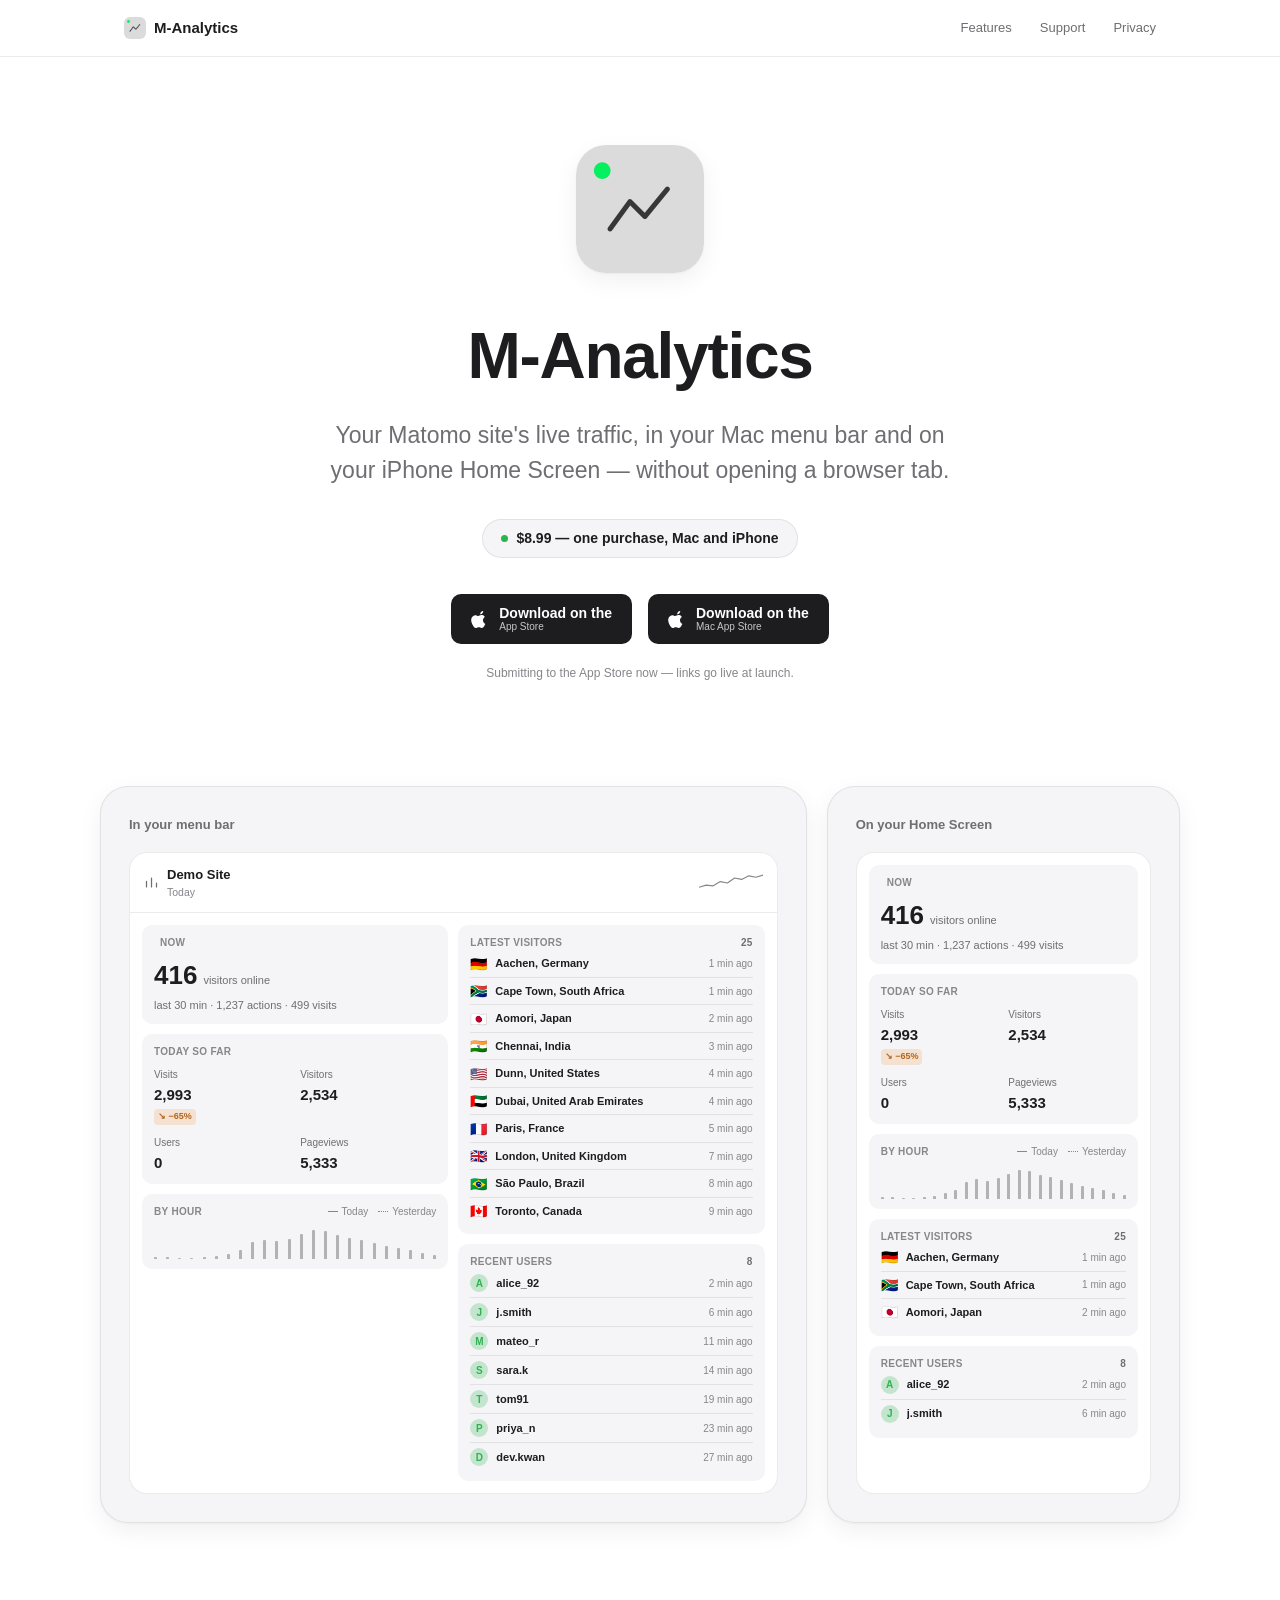
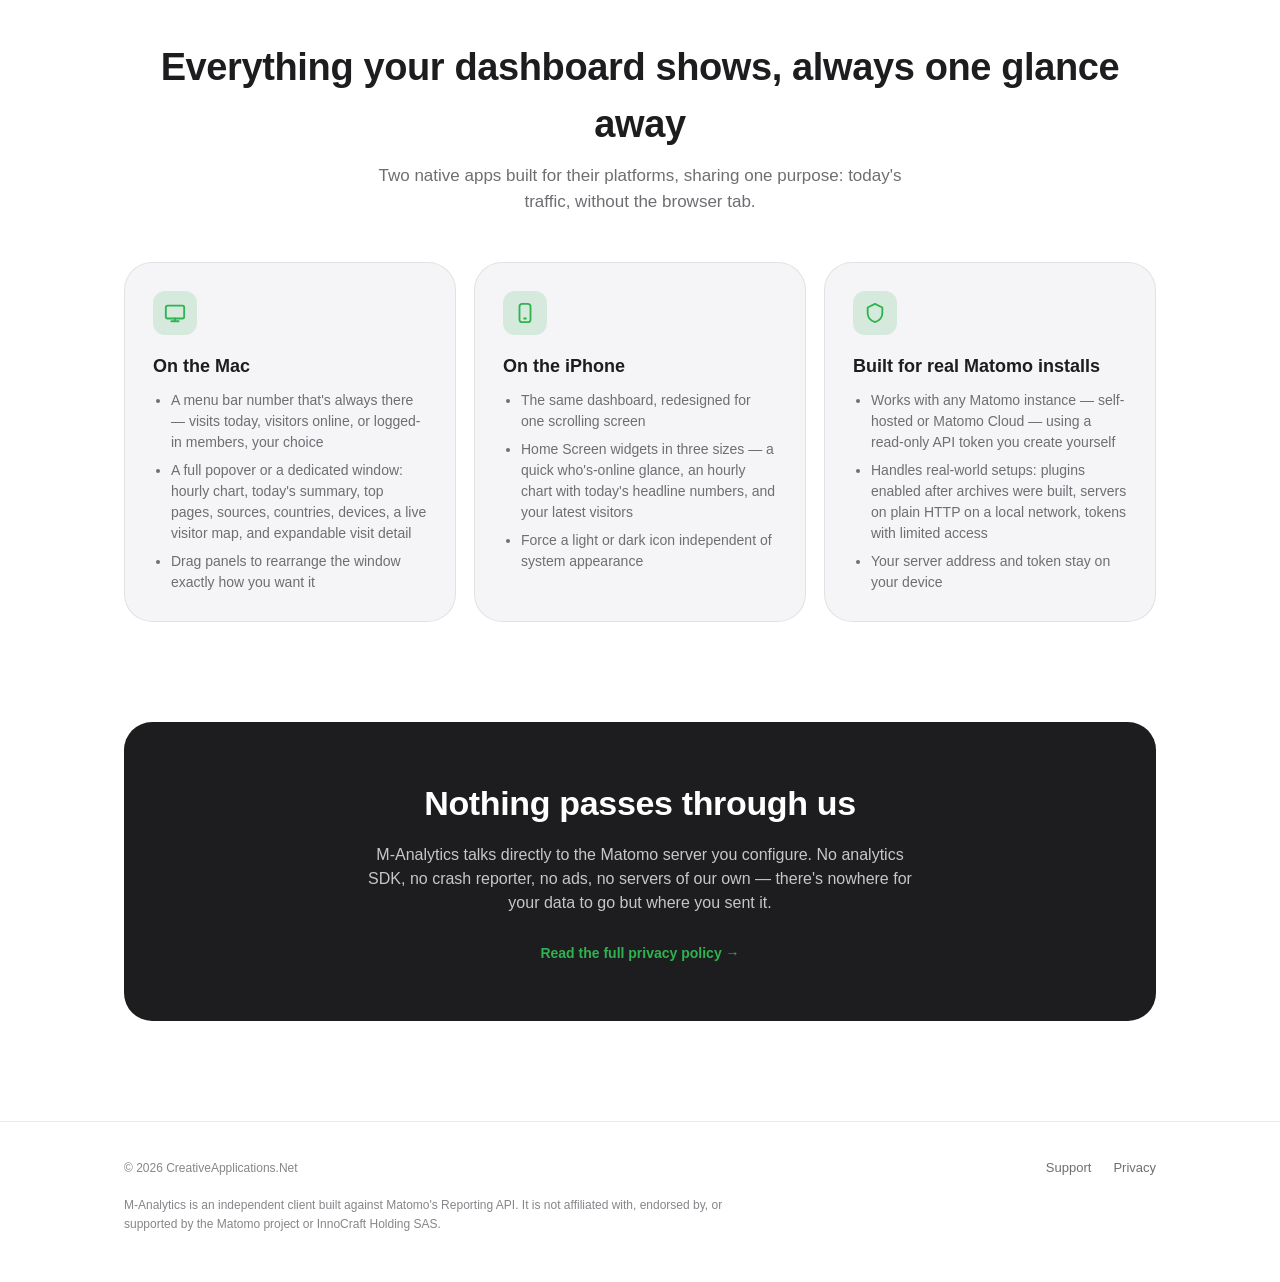
==== index.html @ a26e4477 "Bump price to $8.99 Co-Authored-By: Claude Sonnet 5 <noreply@anthropic.com>" ====
<!DOCTYPE html>
<html lang="en">
<head>
<meta charset="UTF-8">
<meta name="viewport" content="width=device-width, initial-scale=1">
<title>M-Analytics — Live Matomo Stats for Mac &amp; iPhone</title>
<meta name="description" content="M-Analytics puts your Matomo site's live visitor stats in your Mac menu bar and on your iPhone Home Screen. One purchase, both platforms. Nothing passes through us.">
<link rel="icon" href="assets/favicon.png">
<link rel="apple-touch-icon" href="assets/apple-touch-icon.png">
<meta property="og:title" content="M-Analytics — Live Matomo Stats for Mac & iPhone">
<meta property="og:description" content="Menu bar stats on Mac, Home Screen widgets on iPhone. One purchase, both platforms. Nothing passes through us.">
<meta property="og:image" content="assets/icon.png">
<meta property="og:type" content="website">
<link rel="stylesheet" href="styles.css">
</head>
<body>

<div class="site-nav">
  <div class="wrap">
    <a class="brand" href="index.html">
      <img src="assets/icon.png" alt="">
      M-Analytics
    </a>
    <nav>
      <a href="#features">Features</a>
      <a href="support.html">Support</a>
      <a href="privacy.html">Privacy</a>
    </nav>
  </div>
</div>

<header class="hero">
  <div class="wrap">
    <img class="hero-icon" src="assets/icon.png" alt="M-Analytics app icon">
    <h1>M-Analytics</h1>
    <p class="tagline">Your Matomo site's live traffic, in your Mac menu bar and on your iPhone Home Screen — without opening a browser tab.</p>

    <div class="price-pill">
      <span class="dot"></span>
      $8.99 — one purchase, Mac and iPhone
    </div>

    <div class="cta-row">
      <!-- TODO: swap href for the real App Store URLs once the app is live -->
      <a class="store-button" href="#" aria-disabled="true">
        <svg viewBox="0 0 24 24" fill="currentColor" aria-hidden="true"><path d="M16.365 1.43c0 1.14-.462 2.15-1.153 2.91-.789.86-2.05 1.51-3.02 1.42-.13-1.11.42-2.28 1.15-3.02.79-.83 2.16-1.46 3.02-1.31zm3.36 16.55c-.53 1.19-.78 1.72-1.46 2.77-.94 1.46-2.27 3.28-3.92 3.3-1.46.02-1.84-.95-3.82-.94-1.98.01-2.4.96-3.86.94-1.65-.02-2.9-1.66-3.84-3.12C.36 17.45-.5 13.02 1.06 10c.99-1.9 2.75-3.1 4.66-3.13 1.53-.03 2.98 1.03 3.91 1.03.93 0 2.68-1.27 4.52-1.08.77.03 2.93.31 4.32 2.35-.11.07-2.58 1.51-2.55 4.5.03 3.57 3.13 4.76 3.16 4.78-.03.09-.5 1.7-1.64 3.4z"/></svg>
        <span class="label">Download on the<br><small>App Store</small></span>
      </a>
      <a class="store-button" href="#" aria-disabled="true">
        <svg viewBox="0 0 24 24" fill="currentColor" aria-hidden="true"><path d="M16.365 1.43c0 1.14-.462 2.15-1.153 2.91-.789.86-2.05 1.51-3.02 1.42-.13-1.11.42-2.28 1.15-3.02.79-.83 2.16-1.46 3.02-1.31zm3.36 16.55c-.53 1.19-.78 1.72-1.46 2.77-.94 1.46-2.27 3.28-3.92 3.3-1.46.02-1.84-.95-3.82-.94-1.98.01-2.4.96-3.86.94-1.65-.02-2.9-1.66-3.84-3.12C.36 17.45-.5 13.02 1.06 10c.99-1.9 2.75-3.1 4.66-3.13 1.53-.03 2.98 1.03 3.91 1.03.93 0 2.68-1.27 4.52-1.08.77.03 2.93.31 4.32 2.35-.11.07-2.58 1.51-2.55 4.5.03 3.57 3.13 4.76 3.16 4.78-.03.09-.5 1.7-1.64 3.4z"/></svg>
        <span class="label">Download on the<br><small>Mac App Store</small></span>
      </a>
      <div class="coming-soon-note">Submitting to the App Store now — links go live at launch.</div>
    </div>
  </div>
</header>

<section class="showcase wrap">
  <div class="mock-card">
    <div class="mock-caption">In your menu bar</div>
    <div class="mock-menubar">
      <div class="mm-header">
        <div class="mm-title">
          <span class="mm-icon" aria-hidden="true">
            <svg viewBox="0 0 24 24" fill="none" stroke="currentColor" stroke-width="2" stroke-linecap="round" stroke-linejoin="round"><path d="M4 19V10M12 19V5M20 19v-6"/></svg>
          </span>
          <span>
            <span class="mm-site">Demo Site</span>
            <span class="mm-sub">Today</span>
          </span>
        </div>
        <svg class="mm-spark" viewBox="0 0 90 28" preserveAspectRatio="none" aria-hidden="true">
          <polyline points="0,20 10,17 20,18 30,12 40,14 50,7 60,9 70,4 80,6 90,3" fill="none" stroke="currentColor" stroke-width="1.6" stroke-linecap="round" stroke-linejoin="round"/>
        </svg>
      </div>

      <div class="mm-columns">
        <div class="mm-col">
          <div class="mm-section mm-now">
            <div class="mm-label"><span class="live-dot"></span>NOW</div>
            <div class="mm-now-row">
              <span class="mm-num">416</span>
              <span class="mm-num-label">visitors online</span>
            </div>
            <div class="mm-fine">last 30 min · 1,237 actions · 499 visits</div>
          </div>

          <div class="mm-section">
            <div class="mm-label">TODAY SO FAR</div>
            <div class="mm-grid">
              <div class="mm-stat">
                <span class="mm-stat-label">Visits</span>
                <span class="mm-stat-num">2,993</span>
                <span class="mm-badge">↘ −65%</span>
              </div>
              <div class="mm-stat">
                <span class="mm-stat-label">Visitors</span>
                <span class="mm-stat-num">2,534</span>
              </div>
              <div class="mm-stat">
                <span class="mm-stat-label">Users</span>
                <span class="mm-stat-num">0</span>
              </div>
              <div class="mm-stat">
                <span class="mm-stat-label">Pageviews</span>
                <span class="mm-stat-num">5,333</span>
              </div>
            </div>
          </div>

          <div class="mm-section">
            <div class="mm-label mm-label-row">
              <span>BY HOUR</span>
              <span class="mm-legend"><span class="dash"></span>Today <span class="dots"></span>Yesterday</span>
            </div>
            <div class="mock-bars" aria-hidden="true">
              <span style="height:8%"></span><span style="height:6%"></span><span style="height:5%"></span>
              <span style="height:5%"></span><span style="height:6%"></span><span style="height:10%"></span>
              <span style="height:18%"></span><span style="height:30%"></span><span style="height:55%"></span>
              <span style="height:62%"></span><span style="height:58%"></span><span style="height:65%"></span>
              <span style="height:80%"></span><span style="height:92%"></span><span style="height:88%"></span>
              <span style="height:75%"></span><span style="height:68%"></span><span style="height:60%"></span>
              <span style="height:50%"></span><span style="height:42%"></span><span style="height:35%"></span>
              <span style="height:28%"></span><span style="height:20%"></span><span style="height:14%"></span>
            </div>
          </div>
        </div>

        <div class="mm-col">
          <div class="mm-section">
            <div class="mm-label mm-label-row"><span>LATEST VISITORS</span><span class="mm-count">25</span></div>
            <div class="mm-visitor-row">
              <span class="mm-flag" aria-hidden="true">🇩🇪</span>
              <span class="mm-visitor-loc">Aachen, Germany</span>
              <span class="mm-visitor-time">1 min ago</span>
            </div>
            <div class="mm-visitor-row">
              <span class="mm-flag" aria-hidden="true">🇿🇦</span>
              <span class="mm-visitor-loc">Cape Town, South Africa</span>
              <span class="mm-visitor-time">1 min ago</span>
            </div>
            <div class="mm-visitor-row">
              <span class="mm-flag" aria-hidden="true">🇯🇵</span>
              <span class="mm-visitor-loc">Aomori, Japan</span>
              <span class="mm-visitor-time">2 min ago</span>
            </div>
            <div class="mm-visitor-row">
              <span class="mm-flag" aria-hidden="true">🇮🇳</span>
              <span class="mm-visitor-loc">Chennai, India</span>
              <span class="mm-visitor-time">3 min ago</span>
            </div>
            <div class="mm-visitor-row">
              <span class="mm-flag" aria-hidden="true">🇺🇸</span>
              <span class="mm-visitor-loc">Dunn, United States</span>
              <span class="mm-visitor-time">4 min ago</span>
            </div>
            <div class="mm-visitor-row">
              <span class="mm-flag" aria-hidden="true">🇦🇪</span>
              <span class="mm-visitor-loc">Dubai, United Arab Emirates</span>
              <span class="mm-visitor-time">4 min ago</span>
            </div>
            <div class="mm-visitor-row">
              <span class="mm-flag" aria-hidden="true">🇫🇷</span>
              <span class="mm-visitor-loc">Paris, France</span>
              <span class="mm-visitor-time">5 min ago</span>
            </div>
            <div class="mm-visitor-row">
              <span class="mm-flag" aria-hidden="true">🇬🇧</span>
              <span class="mm-visitor-loc">London, United Kingdom</span>
              <span class="mm-visitor-time">7 min ago</span>
            </div>
            <div class="mm-visitor-row">
              <span class="mm-flag" aria-hidden="true">🇧🇷</span>
              <span class="mm-visitor-loc">São Paulo, Brazil</span>
              <span class="mm-visitor-time">8 min ago</span>
            </div>
            <div class="mm-visitor-row">
              <span class="mm-flag" aria-hidden="true">🇨🇦</span>
              <span class="mm-visitor-loc">Toronto, Canada</span>
              <span class="mm-visitor-time">9 min ago</span>
            </div>
          </div>

          <div class="mm-section">
            <div class="mm-label mm-label-row"><span>RECENT USERS</span><span class="mm-count">8</span></div>
            <div class="mm-user-row">
              <span class="mm-avatar" aria-hidden="true">A</span>
              <span class="mm-visitor-loc">alice_92</span>
              <span class="mm-visitor-time">2 min ago</span>
            </div>
            <div class="mm-user-row">
              <span class="mm-avatar" aria-hidden="true">J</span>
              <span class="mm-visitor-loc">j.smith</span>
              <span class="mm-visitor-time">6 min ago</span>
            </div>
            <div class="mm-user-row">
              <span class="mm-avatar" aria-hidden="true">M</span>
              <span class="mm-visitor-loc">mateo_r</span>
              <span class="mm-visitor-time">11 min ago</span>
            </div>
            <div class="mm-user-row">
              <span class="mm-avatar" aria-hidden="true">S</span>
              <span class="mm-visitor-loc">sara.k</span>
              <span class="mm-visitor-time">14 min ago</span>
            </div>
            <div class="mm-user-row">
              <span class="mm-avatar" aria-hidden="true">T</span>
              <span class="mm-visitor-loc">tom91</span>
              <span class="mm-visitor-time">19 min ago</span>
            </div>
            <div class="mm-user-row">
              <span class="mm-avatar" aria-hidden="true">P</span>
              <span class="mm-visitor-loc">priya_n</span>
              <span class="mm-visitor-time">23 min ago</span>
            </div>
            <div class="mm-user-row">
              <span class="mm-avatar" aria-hidden="true">D</span>
              <span class="mm-visitor-loc">dev.kwan</span>
              <span class="mm-visitor-time">27 min ago</span>
            </div>
          </div>
        </div>
      </div>
    </div>
  </div>

  <div class="mock-card">
    <div class="mock-caption">On your Home Screen</div>
    <div class="mock-phone">
      <div class="mm-section mm-now">
        <div class="mm-label"><span class="live-dot"></span>NOW</div>
        <div class="mm-now-row">
          <span class="mm-num">416</span>
          <span class="mm-num-label">visitors online</span>
        </div>
        <div class="mm-fine">last 30 min · 1,237 actions · 499 visits</div>
      </div>

      <div class="mm-section">
        <div class="mm-label">TODAY SO FAR</div>
        <div class="mm-grid">
          <div class="mm-stat">
            <span class="mm-stat-label">Visits</span>
            <span class="mm-stat-num">2,993</span>
            <span class="mm-badge">↘ −65%</span>
          </div>
          <div class="mm-stat">
            <span class="mm-stat-label">Visitors</span>
            <span class="mm-stat-num">2,534</span>
          </div>
          <div class="mm-stat">
            <span class="mm-stat-label">Users</span>
            <span class="mm-stat-num">0</span>
          </div>
          <div class="mm-stat">
            <span class="mm-stat-label">Pageviews</span>
            <span class="mm-stat-num">5,333</span>
          </div>
        </div>
      </div>

      <div class="mm-section">
        <div class="mm-label mm-label-row">
          <span>BY HOUR</span>
          <span class="mm-legend"><span class="dash"></span>Today <span class="dots"></span>Yesterday</span>
        </div>
        <div class="mock-bars" aria-hidden="true">
          <span style="height:8%"></span><span style="height:6%"></span><span style="height:5%"></span>
          <span style="height:5%"></span><span style="height:6%"></span><span style="height:10%"></span>
          <span style="height:18%"></span><span style="height:30%"></span><span style="height:55%"></span>
          <span style="height:62%"></span><span style="height:58%"></span><span style="height:65%"></span>
          <span style="height:80%"></span><span style="height:92%"></span><span style="height:88%"></span>
          <span style="height:75%"></span><span style="height:68%"></span><span style="height:60%"></span>
          <span style="height:50%"></span><span style="height:42%"></span><span style="height:35%"></span>
          <span style="height:28%"></span><span style="height:20%"></span><span style="height:14%"></span>
        </div>
      </div>

      <div class="mm-section">
        <div class="mm-label mm-label-row"><span>LATEST VISITORS</span><span class="mm-count">25</span></div>
        <div class="mm-visitor-row">
          <span class="mm-flag" aria-hidden="true">🇩🇪</span>
          <span class="mm-visitor-loc">Aachen, Germany</span>
          <span class="mm-visitor-time">1 min ago</span>
        </div>
        <div class="mm-visitor-row">
          <span class="mm-flag" aria-hidden="true">🇿🇦</span>
          <span class="mm-visitor-loc">Cape Town, South Africa</span>
          <span class="mm-visitor-time">1 min ago</span>
        </div>
        <div class="mm-visitor-row">
          <span class="mm-flag" aria-hidden="true">🇯🇵</span>
          <span class="mm-visitor-loc">Aomori, Japan</span>
          <span class="mm-visitor-time">2 min ago</span>
        </div>
      </div>

      <div class="mm-section">
        <div class="mm-label mm-label-row"><span>RECENT USERS</span><span class="mm-count">8</span></div>
        <div class="mm-user-row">
          <span class="mm-avatar" aria-hidden="true">A</span>
          <span class="mm-visitor-loc">alice_92</span>
          <span class="mm-visitor-time">2 min ago</span>
        </div>
        <div class="mm-user-row">
          <span class="mm-avatar" aria-hidden="true">J</span>
          <span class="mm-visitor-loc">j.smith</span>
          <span class="mm-visitor-time">6 min ago</span>
        </div>
      </div>
    </div>
  </div>
</section>

<section class="features" id="features">
  <div class="wrap">
    <div class="section-heading">
      <h2>Everything your dashboard shows, always one glance away</h2>
      <p>Two native apps built for their platforms, sharing one purpose: today's traffic, without the browser tab.</p>
    </div>

    <div class="feature-grid">
      <div class="feature-card">
        <div class="icon-badge">
          <svg viewBox="0 0 24 24" fill="none" stroke-width="2" stroke-linecap="round" stroke-linejoin="round"><rect x="2" y="4" width="20" height="14" rx="2"/><path d="M8 21h8M12 18v3"/></svg>
        </div>
        <h3>On the Mac</h3>
        <ul>
          <li>A menu bar number that's always there — visits today, visitors online, or logged-in members, your choice</li>
          <li>A full popover or a dedicated window: hourly chart, today's summary, top pages, sources, countries, devices, a live visitor map, and expandable visit detail</li>
          <li>Drag panels to rearrange the window exactly how you want it</li>
        </ul>
      </div>

      <div class="feature-card">
        <div class="icon-badge">
          <svg viewBox="0 0 24 24" fill="none" stroke-width="2" stroke-linecap="round" stroke-linejoin="round"><rect x="6" y="2" width="12" height="20" rx="3"/><path d="M11 18h2"/></svg>
        </div>
        <h3>On the iPhone</h3>
        <ul>
          <li>The same dashboard, redesigned for one scrolling screen</li>
          <li>Home Screen widgets in three sizes — a quick who's-online glance, an hourly chart with today's headline numbers, and your latest visitors</li>
          <li>Force a light or dark icon independent of system appearance</li>
        </ul>
      </div>

      <div class="feature-card">
        <div class="icon-badge">
          <svg viewBox="0 0 24 24" fill="none" stroke-width="2" stroke-linecap="round" stroke-linejoin="round"><path d="M12 2l8 4v6c0 5-3.5 8.5-8 10-4.5-1.5-8-5-8-10V6l8-4z"/></svg>
        </div>
        <h3>Built for real Matomo installs</h3>
        <ul>
          <li>Works with any Matomo instance — self-hosted or Matomo Cloud — using a read-only API token you create yourself</li>
          <li>Handles real-world setups: plugins enabled after archives were built, servers on plain HTTP on a local network, tokens with limited access</li>
          <li>Your server address and token stay on your device</li>
        </ul>
      </div>
    </div>
  </div>
</section>

<section class="privacy-callout">
  <div class="wrap">
    <div class="panel">
      <h2>Nothing passes through us</h2>
      <p>M-Analytics talks directly to the Matomo server you configure. No analytics SDK, no crash reporter, no ads, no servers of our own — there's nowhere for your data to go but where you sent it.</p>
      <a class="text-link" href="privacy.html">Read the full privacy policy →</a>
    </div>
  </div>
</section>

<footer>
  <div class="wrap">
    <div class="copyright">© 2026 CreativeApplications.Net</div>
    <div class="foot-links">
      <a href="support.html">Support</a>
      <a href="privacy.html">Privacy</a>
    </div>
  </div>
  <div class="wrap" style="margin-top:18px;">
    <div class="disclaimer">M-Analytics is an independent client built against Matomo's Reporting API. It is not affiliated with, endorsed by, or supported by the Matomo project or InnoCraft Holding SAS.</div>
  </div>
</footer>

</body>
</html>
---- styles.css ----
/* M-Analytics marketing site — shared styles.
   Palette pulled straight from the app icon: light gray / charcoal panels,
   green accent (the icon's live-dot green), Apple-style neutral grays for
   everything else. No frameworks, no build step — plain CSS custom
   properties with a prefers-color-scheme swap. */

:root {
    --bg: #ffffff;
    --bg-alt: #f5f5f7;
    --panel: #f5f5f7;
    --panel-border: rgba(0, 0, 0, 0.08);
    --text: #1d1d1f;
    --text-secondary: #6e6e73;
    --text-tertiary: #86868b;
    --accent: #2fb350;
    --accent-ink: #ffffff;
    --icon-light-bg: #dbdbdb;
    --icon-glyph: #333333;
    --shadow: 0 1px 2px rgba(0, 0, 0, 0.04), 0 8px 24px rgba(0, 0, 0, 0.06);
    --radius-lg: 28px;
    --radius-md: 18px;
    --radius-sm: 10px;
}

@media (prefers-color-scheme: dark) {
    :root {
        --bg: #000000;
        --bg-alt: #0d0d0f;
        --panel: #17171a;
        --panel-border: rgba(255, 255, 255, 0.08);
        --text: #f5f5f7;
        --text-secondary: #a1a1a6;
        --text-tertiary: #86868b;
        --accent: #34d058;
        --accent-ink: #06170a;
        --icon-light-bg: #1f1f1f;
        --icon-glyph: #b3b3b3;
        --shadow: 0 1px 2px rgba(0, 0, 0, 0.3), 0 8px 30px rgba(0, 0, 0, 0.5);
    }
}

* { box-sizing: border-box; }

html {
    scroll-behavior: smooth;
}

html, body {
    /* Safety net, not the real fix (that's the nav below) — nothing on this
       page should ever need to scroll sideways. */
    overflow-x: hidden;
}

body {
    margin: 0;
    background: var(--bg);
    color: var(--text);
    font-family: -apple-system, BlinkMacSystemFont, "SF Pro Text", "Segoe UI", Roboto, Helvetica, Arial, sans-serif;
    -webkit-font-smoothing: antialiased;
    line-height: 1.5;
}

a { color: inherit; }

.wrap {
    max-width: 1080px;
    margin: 0 auto;
    padding: 0 24px;
}

/* MARK: Nav */

.site-nav {
    position: sticky;
    top: 0;
    z-index: 20;
    background: color-mix(in srgb, var(--bg) 82%, transparent);
    backdrop-filter: saturate(180%) blur(14px);
    -webkit-backdrop-filter: saturate(180%) blur(14px);
    border-bottom: 1px solid var(--panel-border);
}

.site-nav .wrap {
    display: flex;
    align-items: center;
    justify-content: space-between;
    height: 56px;
    gap: 12px;
}

.brand {
    display: flex;
    align-items: center;
    gap: 8px;
    font-weight: 600;
    font-size: 15px;
    text-decoration: none;
    color: var(--text);
}

.brand img {
    width: 22px;
    height: 22px;
    border-radius: 6px;
    display: block;
}

.site-nav nav {
    display: flex;
    gap: 28px;
    flex: none;
}

.site-nav nav a {
    font-size: 13px;
    color: var(--text-secondary);
    text-decoration: none;
    white-space: nowrap;
}

.site-nav nav a:hover { color: var(--text); }

@media (max-width: 420px) {
    .site-nav nav { gap: 14px; }
    .site-nav nav a { font-size: 12px; }
    .brand { font-size: 14px; }
}

/* MARK: Hero */

.hero {
    padding: 88px 0 64px;
    text-align: center;
}

.hero-icon {
    width: 128px;
    height: 128px;
    border-radius: 30px;
    box-shadow: var(--shadow);
    margin-bottom: 28px;
}

.hero h1 {
    font-size: clamp(40px, 7vw, 64px);
    font-weight: 700;
    letter-spacing: -0.02em;
    margin: 0 0 14px;
}

.hero .tagline {
    font-size: clamp(18px, 2.6vw, 23px);
    color: var(--text-secondary);
    max-width: 620px;
    margin: 0 auto 32px;
    font-weight: 400;
}

.price-pill {
    display: inline-flex;
    align-items: center;
    gap: 8px;
    max-width: calc(100% - 32px);
    background: var(--panel);
    border: 1px solid var(--panel-border);
    border-radius: 999px;
    padding: 8px 18px;
    font-size: 14px;
    font-weight: 600;
    margin-bottom: 36px;
    /* One line whenever there's room; below that, wrap rather than force
       the page wider than the viewport — this exact text was the one
       thing on the page that could actually cause that. */
    white-space: normal;
    text-align: center;
}

.price-pill .dot {
    width: 7px;
    height: 7px;
    border-radius: 50%;
    background: var(--accent);
    flex: none;
}

.cta-row {
    display: flex;
    align-items: center;
    justify-content: center;
    gap: 16px;
    flex-wrap: wrap;
}

.store-button {
    display: inline-flex;
    align-items: center;
    gap: 10px;
    background: var(--text);
    color: var(--bg);
    border-radius: var(--radius-sm);
    padding: 11px 20px;
    text-decoration: none;
    font-weight: 600;
    font-size: 14px;
    transition: transform 0.15s ease, opacity 0.15s ease;
}

.store-button:hover { transform: translateY(-1px); opacity: 0.88; }

.store-button svg { width: 18px; height: 18px; flex: none; }

.store-button .label {
    display: flex;
    flex-direction: column;
    align-items: flex-start;
    line-height: 1.15;
}

.store-button .label small {
    font-size: 10px;
    font-weight: 400;
    opacity: 0.75;
}

.coming-soon-note {
    width: 100%;
    text-align: center;
    font-size: 12px;
    color: var(--text-tertiary);
    margin-top: 4px;
}

/* MARK: Mockup showcase */

.showcase {
    padding: 40px 0 96px;
    display: grid;
    grid-template-columns: 2fr 1fr;
    gap: 20px;
    align-items: stretch;
}

@media (max-width: 760px) {
    .showcase { grid-template-columns: 1fr; }
}

.mock-card {
    background: var(--panel);
    border: 1px solid var(--panel-border);
    border-radius: var(--radius-lg);
    padding: 28px;
    box-shadow: var(--shadow);
    display: flex;
    flex-direction: column;
    gap: 18px;
}

/* Menu-bar popover mock — mirrors the app's actual panel structure
   (header, NOW, Today so far, By hour, Latest visitors) rather than
   a generic stat card, so it reads as the real UI at a glance. */

.mock-menubar {
    background: var(--bg);
    border-radius: var(--radius-md);
    border: 1px solid var(--panel-border);
    overflow: hidden;
    font-variant-numeric: tabular-nums;
    flex: 1;
}

.mock-menubar .mm-header {
    display: flex;
    align-items: center;
    justify-content: space-between;
    gap: 10px;
    padding: 12px 14px;
    border-bottom: 1px solid var(--panel-border);
}

.mm-title {
    display: flex;
    align-items: center;
    gap: 8px;
}

.mm-icon {
    display: flex;
    color: var(--text-secondary);
}

.mm-icon svg { width: 15px; height: 15px; }

.mm-site {
    display: block;
    font-size: 13px;
    font-weight: 700;
}

.mm-sub {
    display: block;
    font-size: 10.5px;
    color: var(--text-tertiary);
}

.mm-spark {
    width: 64px;
    height: 20px;
    color: var(--text-tertiary);
    flex-shrink: 0;
}

.mock-menubar .mm-header .live-dot {
    width: 6px;
    height: 6px;
    border-radius: 50%;
    background: var(--accent);
    box-shadow: 0 0 0 4px color-mix(in srgb, var(--accent) 20%, transparent);
    display: inline-block;
}

/* Two-column layout, echoing the Mac window's draggable two-column
   panel grid (as opposed to the popover's single-column list) — each
   column lays out independently so mismatched panel heights don't
   force awkward gaps like a strict CSS grid would. */
.mm-columns {
    display: grid;
    grid-template-columns: 1fr 1fr;
    gap: 10px;
    padding: 12px;
}

.mm-col {
    display: flex;
    flex-direction: column;
    gap: 10px;
    min-width: 0;
}

.mm-section {
    background: var(--panel-alt, var(--panel));
    border-radius: 10px;
    padding: 10px 12px;
}

.mm-label {
    display: flex;
    align-items: center;
    gap: 6px;
    font-size: 10px;
    font-weight: 700;
    letter-spacing: 0.03em;
    color: var(--text-tertiary);
    text-transform: uppercase;
}

.mm-label-row {
    justify-content: space-between;
}

.mm-count {
    font-weight: 600;
    color: var(--text-secondary);
    text-transform: none;
}

.mm-legend {
    display: inline-flex;
    align-items: center;
    gap: 4px;
    font-size: 10px;
    font-weight: 500;
    text-transform: none;
    letter-spacing: normal;
}

.mm-legend .dash,
.mm-legend .dots {
    width: 10px;
    height: 0;
    border-top: 1.5px solid var(--text-tertiary);
    display: inline-block;
}

.mm-legend .dots {
    border-top-style: dotted;
    border-top-color: var(--text-tertiary);
    margin-left: 6px;
}

.mm-now-row {
    display: flex;
    align-items: baseline;
    gap: 6px;
    margin-top: 6px;
}

.mm-num {
    font-size: 26px;
    font-weight: 700;
}

.mm-num-label,
.mm-fine {
    font-size: 11px;
    color: var(--text-secondary);
}

.mm-fine { margin-top: 2px; }

.mm-grid {
    display: grid;
    grid-template-columns: repeat(2, 1fr);
    gap: 10px;
    margin-top: 8px;
}

.mm-stat {
    display: flex;
    flex-direction: column;
    gap: 2px;
}

.mm-stat-label {
    font-size: 10px;
    color: var(--text-secondary);
}

.mm-stat-num {
    font-size: 15px;
    font-weight: 700;
}

.mm-badge {
    align-self: flex-start;
    font-size: 9px;
    font-weight: 700;
    color: #b5651d;
    background: color-mix(in srgb, #f2994a 22%, transparent);
    border-radius: 4px;
    padding: 1px 4px;
    margin-top: 1px;
}

.mock-bars {
    display: flex;
    align-items: flex-end;
    justify-content: space-between;
    height: 40px;
    padding-top: 8px;
}

.mock-bars span {
    flex: 0 0 3px;
    background: var(--text-tertiary);
    opacity: 0.6;
    border-radius: 1px 1px 0 0;
}

.mm-visitor-row {
    display: flex;
    align-items: center;
    gap: 8px;
    padding: 5px 0;
}

.mm-user-row + .mm-user-row,
.mm-visitor-row + .mm-visitor-row {
    border-top: 1px solid var(--panel-border);
}

.mm-flag {
    font-size: 14px;
    line-height: 1;
}

.mm-user-row {
    display: flex;
    align-items: center;
    gap: 8px;
    padding: 5px 0;
}

.mm-avatar {
    width: 18px;
    height: 18px;
    border-radius: 50%;
    background: color-mix(in srgb, var(--accent) 25%, var(--panel));
    color: var(--accent);
    font-size: 10px;
    font-weight: 700;
    display: flex;
    align-items: center;
    justify-content: center;
    flex-shrink: 0;
}

.mm-visitor-loc {
    font-size: 11px;
    font-weight: 600;
    flex: 1;
    overflow: hidden;
    text-overflow: ellipsis;
    white-space: nowrap;
}

.mm-visitor-time {
    font-size: 10px;
    color: var(--text-tertiary);
    flex-shrink: 0;
}

/* iPhone dashboard mock — the same panels as the menu bar mock, one
   column wide, matching the single scrolling column of the real
   iPhone dashboard. */

.mock-phone {
    background: var(--bg);
    border-radius: var(--radius-md);
    border: 1px solid var(--panel-border);
    padding: 12px;
    display: flex;
    flex-direction: column;
    gap: 10px;
    font-variant-numeric: tabular-nums;
    flex: 1;
}

.mock-caption {
    font-size: 13px;
    font-weight: 600;
    color: var(--text-secondary);
}

/* MARK: Features */

.features {
    padding: 20px 0 100px;
}

.section-heading {
    text-align: center;
    margin-bottom: 48px;
}

.section-heading h2 {
    font-size: clamp(28px, 4vw, 38px);
    font-weight: 700;
    letter-spacing: -0.01em;
    margin: 0 0 10px;
}

.section-heading p {
    color: var(--text-secondary);
    font-size: 17px;
    max-width: 560px;
    margin: 0 auto;
}

.feature-grid {
    display: grid;
    grid-template-columns: repeat(3, 1fr);
    gap: 18px;
}

@media (max-width: 860px) {
    .feature-grid { grid-template-columns: 1fr; }
}

.feature-card {
    background: var(--panel);
    border: 1px solid var(--panel-border);
    border-radius: var(--radius-lg);
    padding: 28px;
}

.feature-card .icon-badge {
    width: 44px;
    height: 44px;
    border-radius: 12px;
    background: color-mix(in srgb, var(--accent) 16%, var(--panel));
    display: flex;
    align-items: center;
    justify-content: center;
    margin-bottom: 18px;
}

.feature-card .icon-badge svg {
    width: 22px;
    height: 22px;
    stroke: var(--accent);
}

.feature-card h3 {
    font-size: 18px;
    margin: 0 0 10px;
}

.feature-card ul {
    margin: 0;
    padding: 0 0 0 18px;
    color: var(--text-secondary);
    font-size: 14px;
}

.feature-card li { margin-bottom: 7px; }
.feature-card li:last-child { margin-bottom: 0; }

/* MARK: Privacy callout */

.privacy-callout {
    padding: 0 0 100px;
}

.privacy-callout .panel {
    background: var(--text);
    color: var(--bg);
    border-radius: var(--radius-lg);
    padding: 56px 40px;
    text-align: center;
}

.privacy-callout h2 {
    font-size: clamp(26px, 4vw, 34px);
    margin: 0 0 14px;
    letter-spacing: -0.01em;
}

.privacy-callout p {
    max-width: 560px;
    margin: 0 auto 26px;
    opacity: 0.75;
    font-size: 16px;
}

.text-link {
    color: var(--accent);
    font-weight: 600;
    text-decoration: none;
    font-size: 14px;
}

.text-link:hover { text-decoration: underline; }

/* MARK: Footer */

footer {
    border-top: 1px solid var(--panel-border);
    padding: 36px 0 48px;
}

footer .wrap {
    display: flex;
    flex-wrap: wrap;
    align-items: center;
    justify-content: space-between;
    gap: 16px;
}

footer .foot-links {
    display: flex;
    gap: 22px;
}

footer .foot-links a {
    font-size: 13px;
    color: var(--text-secondary);
    text-decoration: none;
}

footer .foot-links a:hover { color: var(--text); }

footer .disclaimer {
    font-size: 12px;
    color: var(--text-tertiary);
    max-width: 620px;
    line-height: 1.6;
}

footer .copyright {
    font-size: 12px;
    color: var(--text-tertiary);
}

/* MARK: Simple content pages (privacy / support) */

.page-hero {
    padding: 64px 0 32px;
}

.page-hero h1 {
    font-size: clamp(32px, 5vw, 44px);
    letter-spacing: -0.01em;
    margin: 0 0 10px;
}

.page-hero .updated {
    color: var(--text-tertiary);
    font-size: 14px;
}

.content {
    padding-bottom: 96px;
    max-width: 720px;
}

.content h2 {
    font-size: 20px;
    margin: 40px 0 12px;
}

.content h2:first-child { margin-top: 0; }

.content p, .content li {
    color: var(--text-secondary);
    font-size: 16px;
    line-height: 1.7;
}

.content ul { padding-left: 20px; }
.content li { margin-bottom: 8px; }

.content a { color: var(--accent); text-decoration: none; font-weight: 500; }
.content a:hover { text-decoration: underline; }

.faq-item {
    border-top: 1px solid var(--panel-border);
    padding: 22px 0;
}

.faq-item:last-child { border-bottom: 1px solid var(--panel-border); }

.faq-item h3 {
    font-size: 16px;
    margin: 0 0 8px;
}

.faq-item p {
    margin: 0;
    font-size: 15px;
}

.contact-card {
    background: var(--panel);
    border: 1px solid var(--panel-border);
    border-radius: var(--radius-md);
    padding: 26px;
    margin-top: 8px;
}

.contact-card p { margin: 0 0 4px; }
.contact-card .email { font-size: 17px; font-weight: 600; color: var(--text); }

/* MARK: Small-screen pass */

@media (max-width: 480px) {
    .wrap { padding: 0 16px; }
    .hero { padding: 64px 0 48px; }
    .price-pill { font-size: 12px; padding: 7px 14px; }
    .cta-row { gap: 10px; }
    .store-button { padding: 10px 16px; }
    .privacy-callout .panel { padding: 40px 24px; }
}
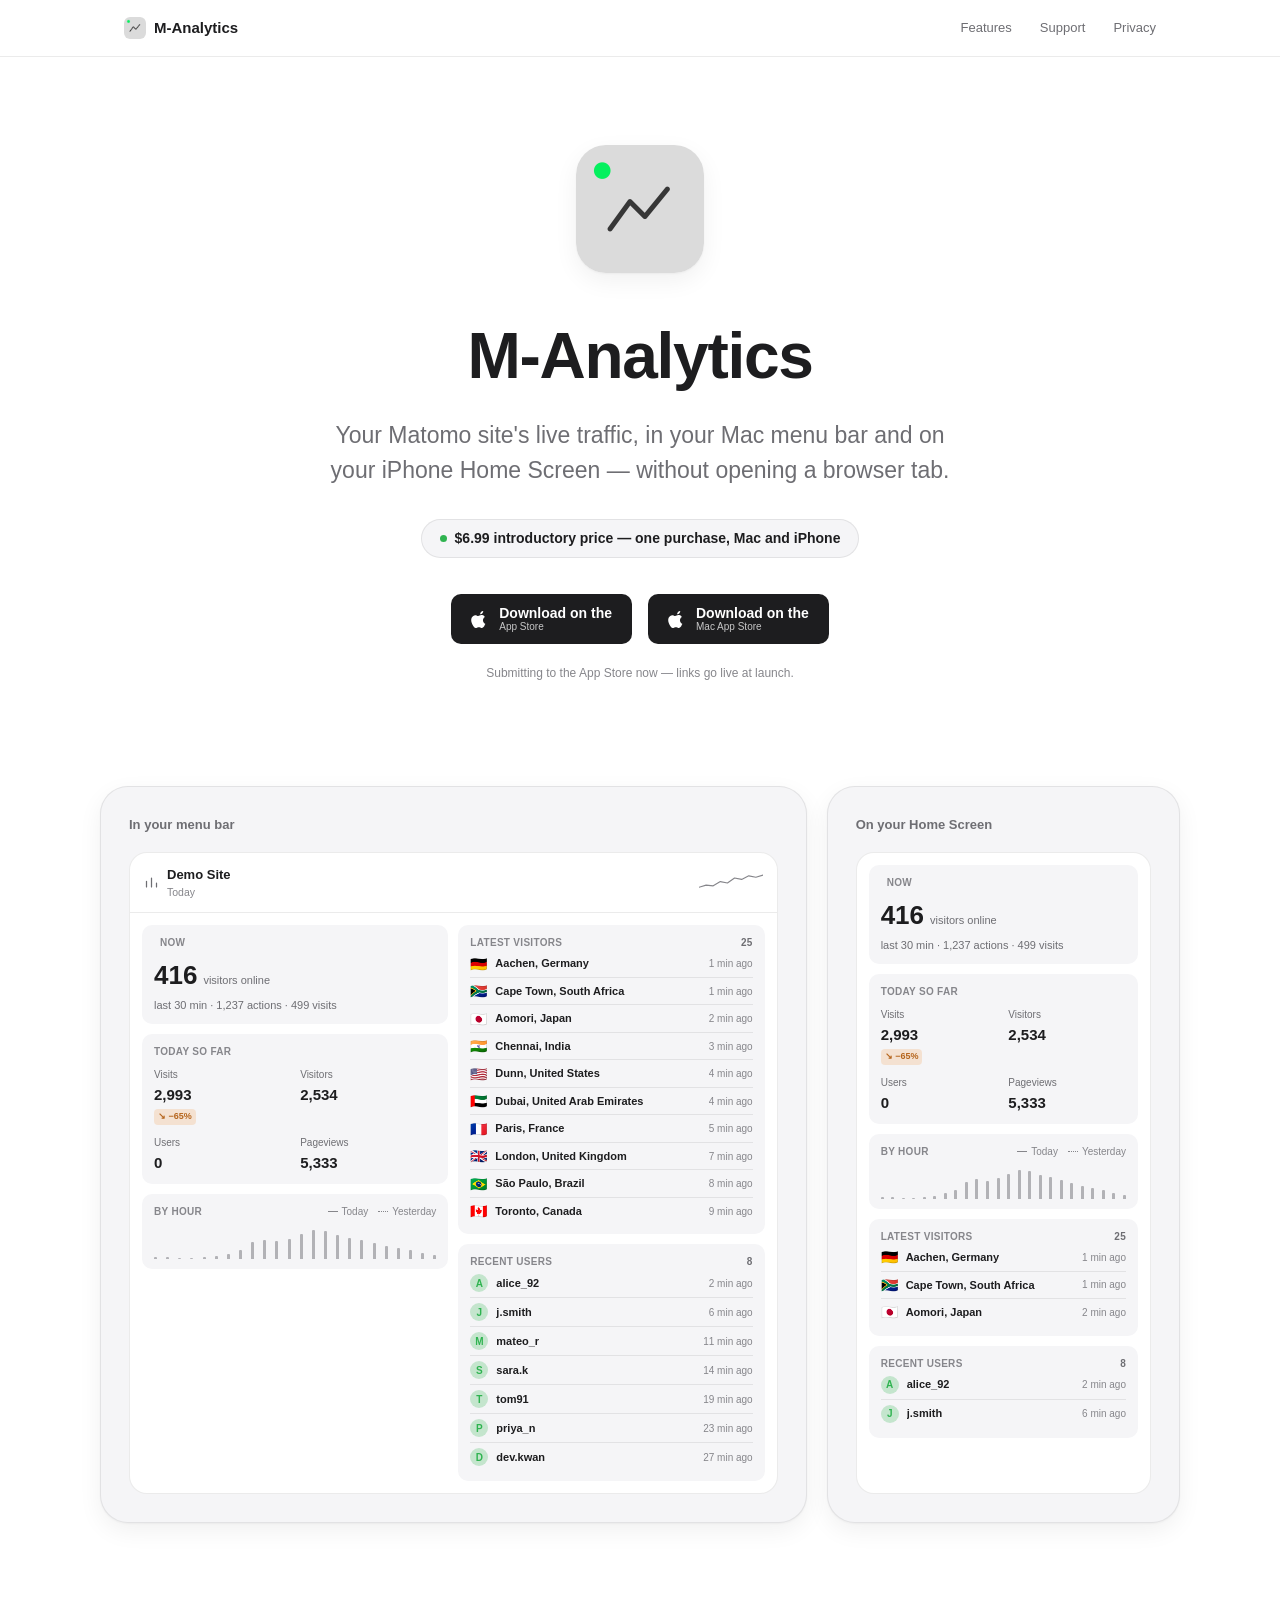
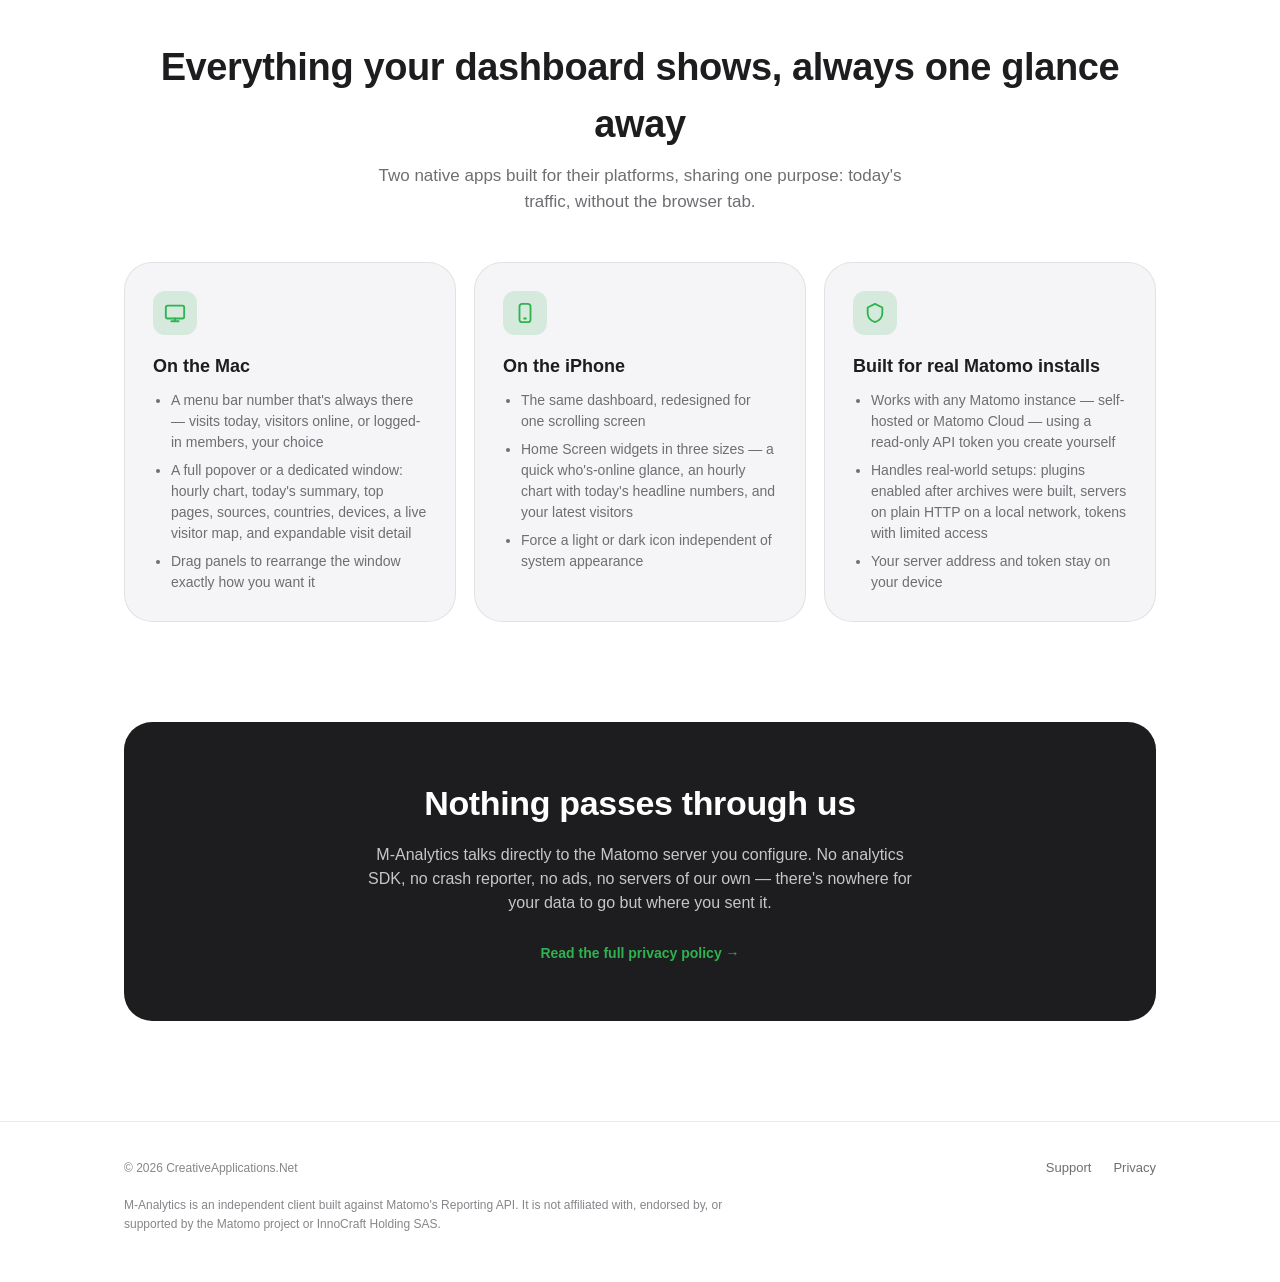
==== commit f57b909a: "Revert to $6.99, label it as the introductory price Co-Authored-By: Claude Sonnet 5 <noreply@anthrop" ====
--- a/index.html
+++ b/index.html
@@ -37,7 +37,7 @@
 
     <div class="price-pill">
       <span class="dot"></span>
-      $8.99 — one purchase, Mac and iPhone
+      $6.99 introductory price — one purchase, Mac and iPhone
     </div>
 
     <div class="cta-row">
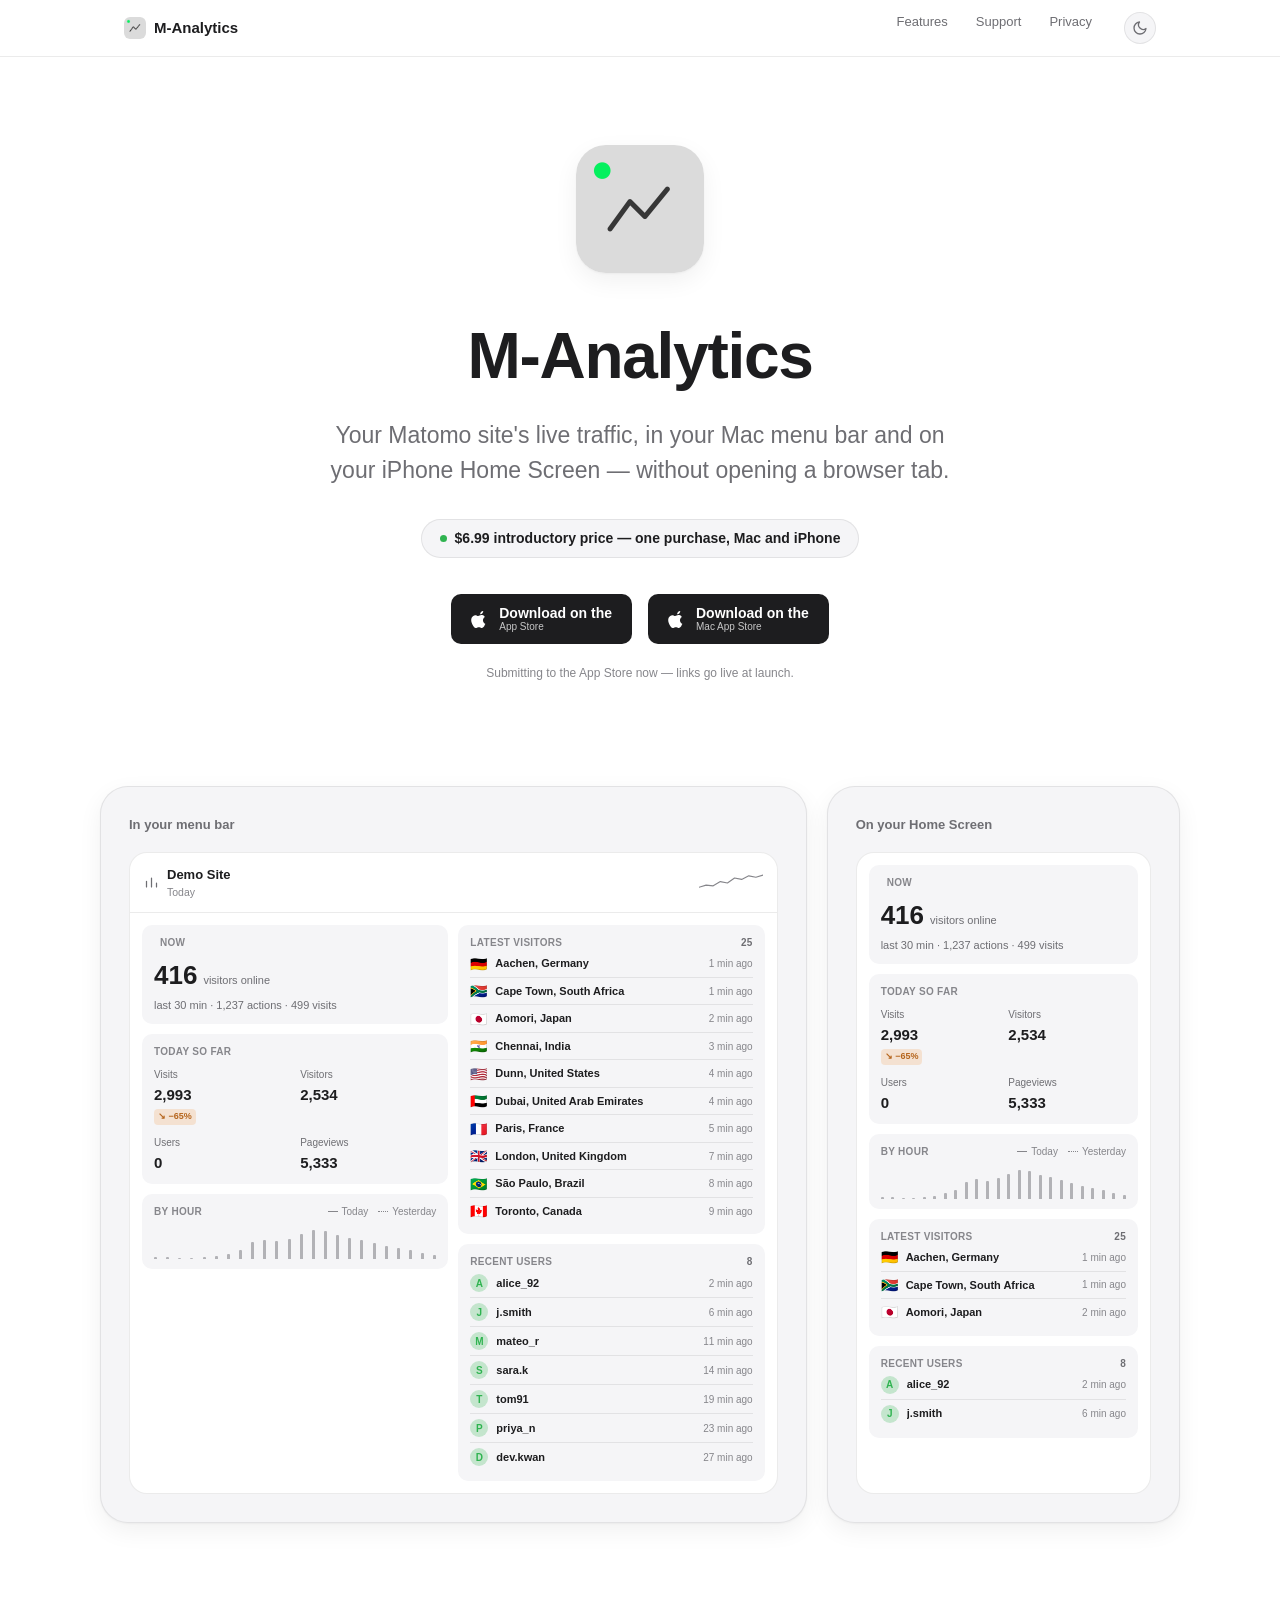
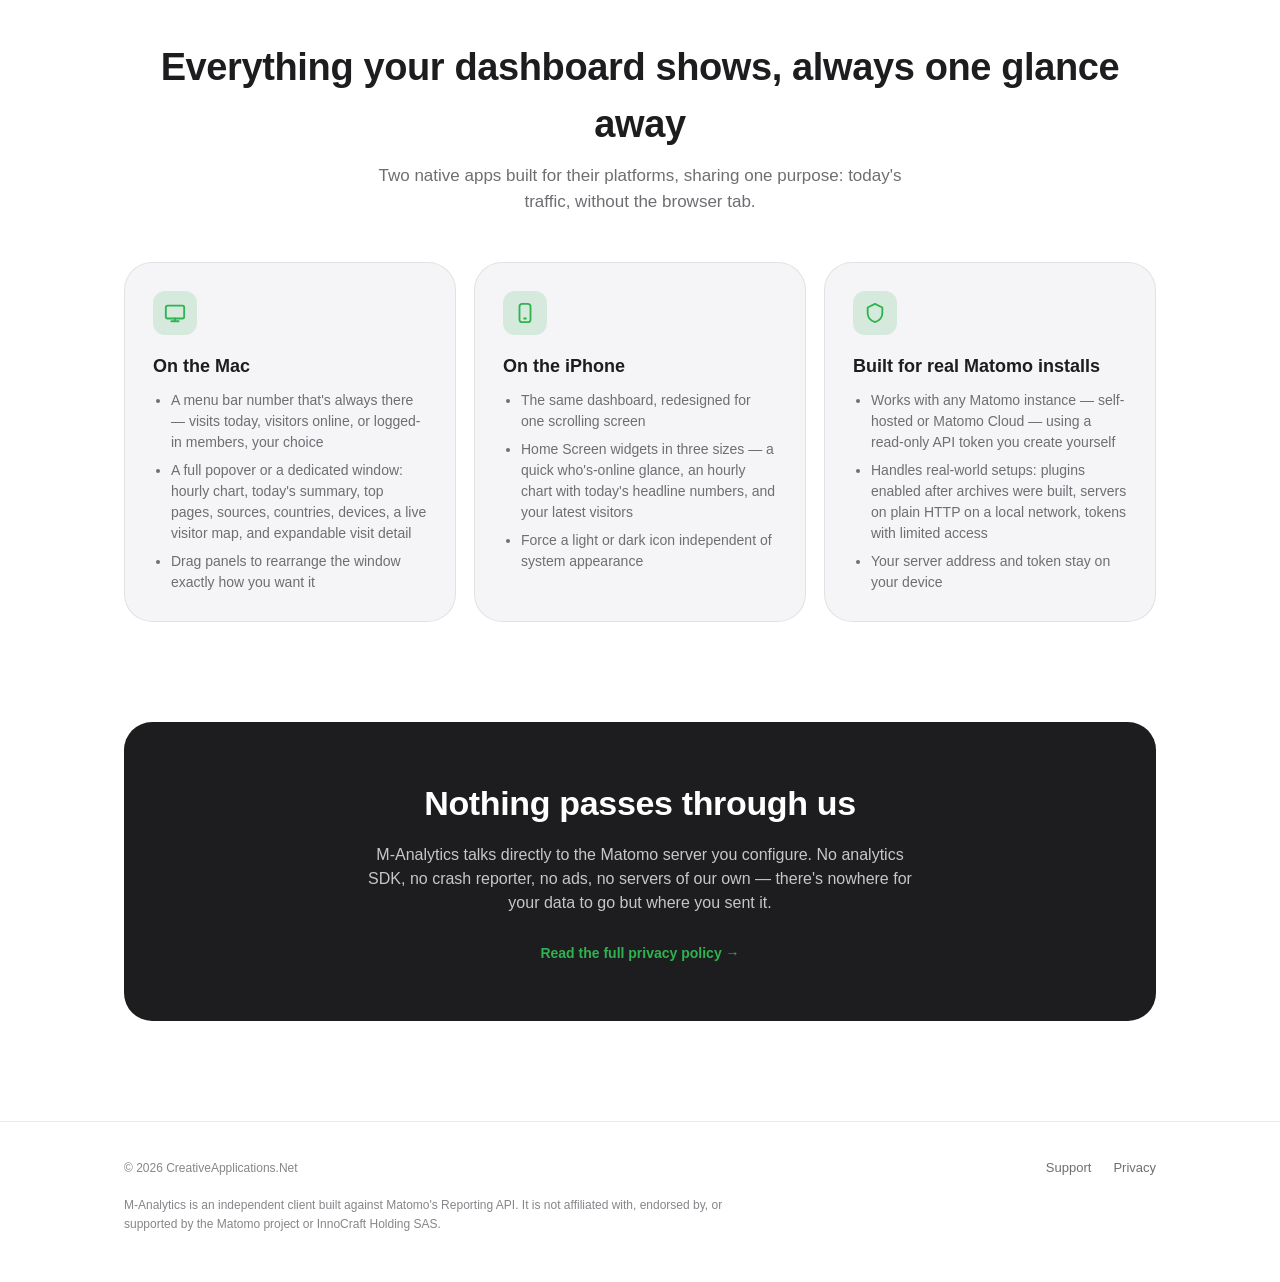
==== commit 5e50b974: "Add manual light/dark theme toggle; unify support email to info@ - data-theme override on top of the" ====
--- a/index.html
+++ b/index.html
@@ -2,6 +2,12 @@
 <html lang="en">
 <head>
 <meta charset="UTF-8">
+<script>
+// Runs before styles.css is even requested, so the page never flashes the
+// wrong theme on load. The click handler that lets a visitor change this
+// lives in theme.js, loaded later.
+(function(){try{var t=localStorage.getItem('theme');if(t==='light'||t==='dark'){document.documentElement.setAttribute('data-theme',t);}}catch(e){}})();
+</script>
 <meta name="viewport" content="width=device-width, initial-scale=1">
 <title>M-Analytics — Live Matomo Stats for Mac &amp; iPhone</title>
 <meta name="description" content="M-Analytics puts your Matomo site's live visitor stats in your Mac menu bar and on your iPhone Home Screen. One purchase, both platforms. Nothing passes through us.">
@@ -25,6 +31,10 @@
       <a href="#features">Features</a>
       <a href="support.html">Support</a>
       <a href="privacy.html">Privacy</a>
+      <button class="theme-toggle" type="button" aria-label="Toggle light/dark theme">
+        <svg class="icon-sun" viewBox="0 0 24 24" fill="none" stroke="currentColor" stroke-width="2" stroke-linecap="round" stroke-linejoin="round" aria-hidden="true"><circle cx="12" cy="12" r="4"/><path d="M12 2v2M12 20v2M4.93 4.93l1.41 1.41M17.66 17.66l1.41 1.41M2 12h2M20 12h2M4.93 19.07l1.41-1.41M17.66 6.34l1.41-1.41"/></svg>
+        <svg class="icon-moon" viewBox="0 0 24 24" fill="none" stroke="currentColor" stroke-width="2" stroke-linecap="round" stroke-linejoin="round" aria-hidden="true"><path d="M21 12.79A9 9 0 1 1 11.21 3 7 7 0 0 0 21 12.79z"/></svg>
+      </button>
     </nav>
   </div>
 </div>
@@ -382,5 +392,6 @@
   </div>
 </footer>
 
+<script src="theme.js" defer></script>
 </body>
 </html>
--- a/styles.css
+++ b/styles.css
@@ -2,7 +2,9 @@
    Palette pulled straight from the app icon: light gray / charcoal panels,
    green accent (the icon's live-dot green), Apple-style neutral grays for
    everything else. No frameworks, no build step — plain CSS custom
-   properties with a prefers-color-scheme swap. */
+   properties with a prefers-color-scheme swap, plus a manual toggle (see
+   theme.js) that stamps data-theme="light"/"dark" on <html> to override
+   the system default when a visitor picks one explicitly. */
 
 :root {
     --bg: #ffffff;
@@ -22,8 +24,9 @@
     --radius-sm: 10px;
 }
 
+/* System dark, no explicit override */
 @media (prefers-color-scheme: dark) {
-    :root {
+    :root:not([data-theme="light"]) {
         --bg: #000000;
         --bg-alt: #0d0d0f;
         --panel: #17171a;
@@ -38,6 +41,62 @@
         --shadow: 0 1px 2px rgba(0, 0, 0, 0.3), 0 8px 30px rgba(0, 0, 0, 0.5);
     }
 }
+
+/* Explicit override via the toggle, regardless of system setting */
+:root[data-theme="dark"] {
+    --bg: #000000;
+    --bg-alt: #0d0d0f;
+    --panel: #17171a;
+    --panel-border: rgba(255, 255, 255, 0.08);
+    --text: #f5f5f7;
+    --text-secondary: #a1a1a6;
+    --text-tertiary: #86868b;
+    --accent: #34d058;
+    --accent-ink: #06170a;
+    --icon-light-bg: #1f1f1f;
+    --icon-glyph: #b3b3b3;
+    --shadow: 0 1px 2px rgba(0, 0, 0, 0.3), 0 8px 30px rgba(0, 0, 0, 0.5);
+}
+
+.theme-toggle {
+    display: inline-flex;
+    align-items: center;
+    justify-content: center;
+    width: 32px;
+    height: 32px;
+    padding: 0;
+    margin-left: 4px;
+    border: 1px solid var(--panel-border);
+    border-radius: 50%;
+    background: var(--panel);
+    color: var(--text-secondary);
+    cursor: pointer;
+    flex: none;
+}
+
+.theme-toggle svg {
+    width: 16px;
+    height: 16px;
+}
+
+.theme-toggle .icon-sun,
+.theme-toggle .icon-moon {
+    display: none;
+}
+
+/* Resolved light (default, or system-light-with-no-override): show the
+   moon — clicking it offers to switch to dark. */
+.theme-toggle .icon-moon { display: block; }
+
+@media (prefers-color-scheme: dark) {
+    :root:not([data-theme="light"]) .theme-toggle .icon-moon { display: none; }
+    :root:not([data-theme="light"]) .theme-toggle .icon-sun { display: block; }
+}
+
+:root[data-theme="dark"] .theme-toggle .icon-moon { display: none; }
+:root[data-theme="dark"] .theme-toggle .icon-sun { display: block; }
+:root[data-theme="light"] .theme-toggle .icon-moon { display: block; }
+:root[data-theme="light"] .theme-toggle .icon-sun { display: none; }
 
 * { box-sizing: border-box; }
 
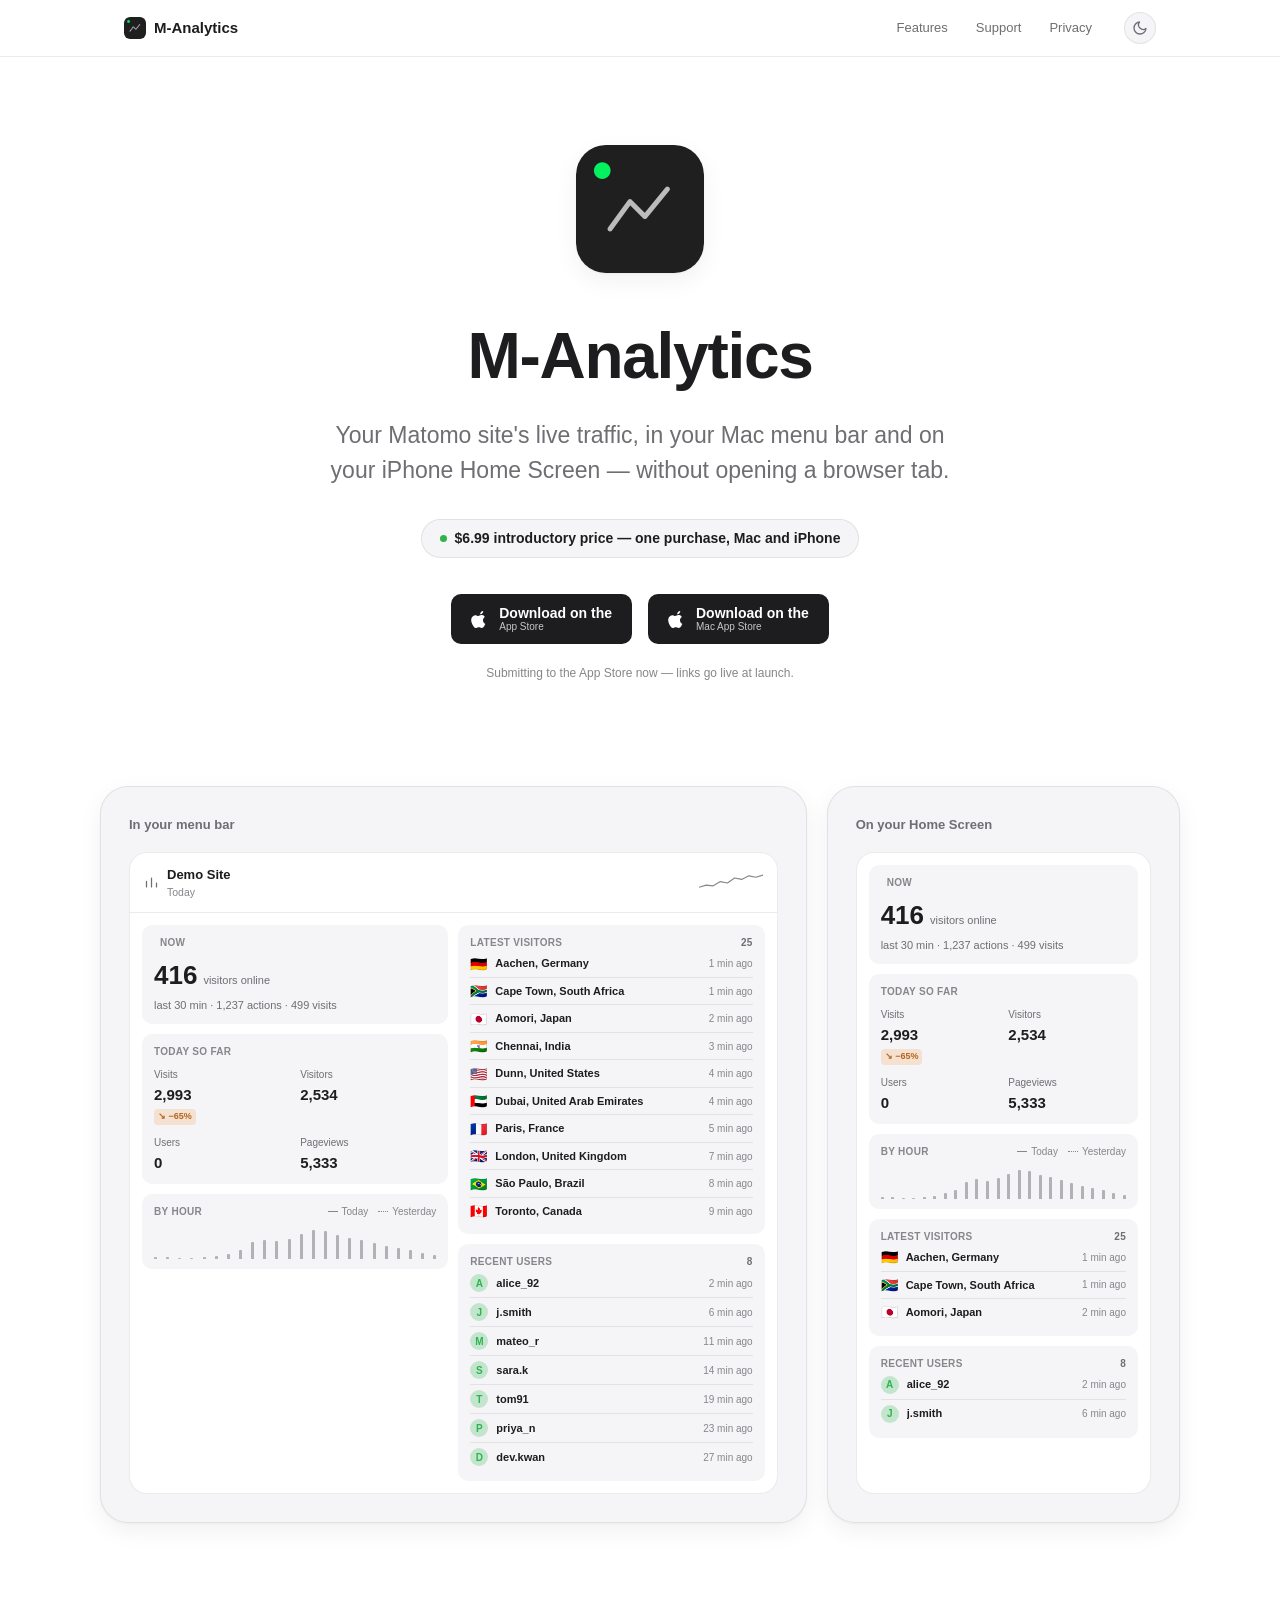
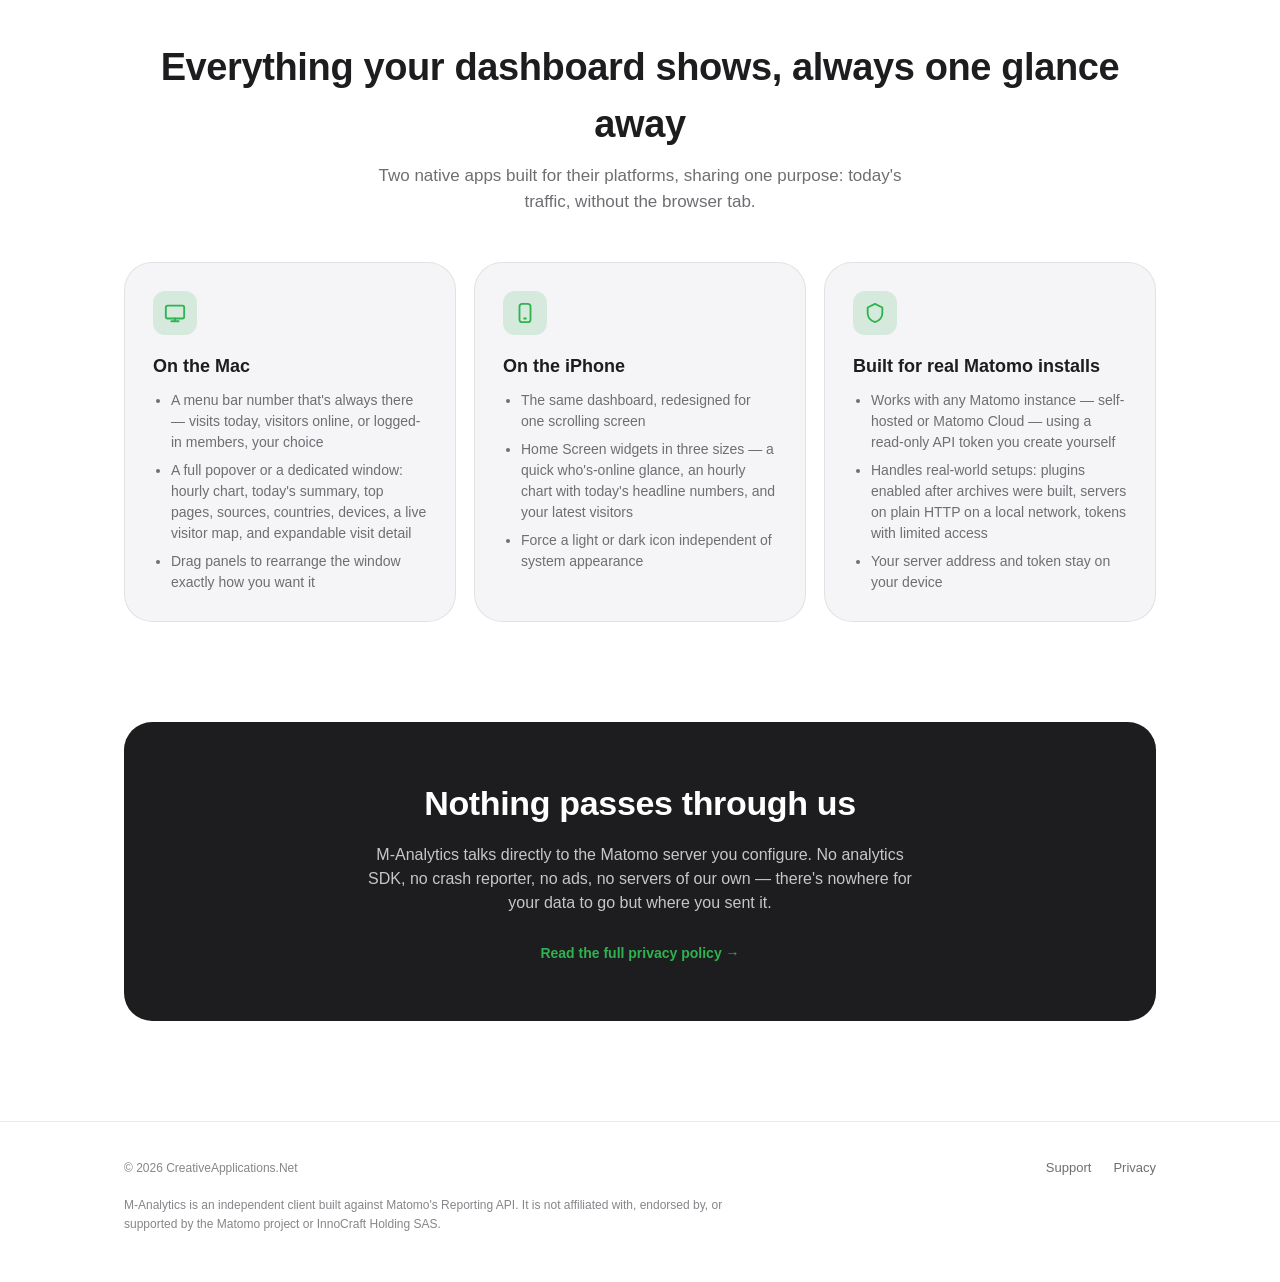
==== commit f2edf169: "Use dark-variant icon in light mode; fix nav icon/toggle alignment - Light theme now shows the dark-" ====
--- a/index.html
+++ b/index.html
@@ -24,7 +24,8 @@
 <div class="site-nav">
   <div class="wrap">
     <a class="brand" href="index.html">
-      <img src="assets/icon.png" alt="">
+      <img class="icon-dark-variant" src="assets/icon-dark.png" alt="">
+      <img class="icon-light-variant" src="assets/icon.png" alt="">
       M-Analytics
     </a>
     <nav>
@@ -41,7 +42,8 @@
 
 <header class="hero">
   <div class="wrap">
-    <img class="hero-icon" src="assets/icon.png" alt="M-Analytics app icon">
+    <img class="hero-icon icon-dark-variant" src="assets/icon-dark.png" alt="M-Analytics app icon">
+    <img class="hero-icon icon-light-variant" src="assets/icon.png" alt="M-Analytics app icon">
     <h1>M-Analytics</h1>
     <p class="tagline">Your Matomo site's live traffic, in your Mac menu bar and on your iPhone Home Screen — without opening a browser tab.</p>
 
--- a/styles.css
+++ b/styles.css
@@ -98,6 +98,25 @@
 :root[data-theme="light"] .theme-toggle .icon-moon { display: block; }
 :root[data-theme="light"] .theme-toggle .icon-sun { display: none; }
 
+/* App icon swap: the dark-background icon reads better against this
+   site's white light-mode page, and the light-background one reads
+   better against the black dark-mode page — the opposite pairing from
+   the app itself, which is about contrast against the page, not
+   matching the OS appearance. Same show/hide pattern as the theme
+   toggle above. */
+.icon-dark-variant { display: inline-block; }
+.icon-light-variant { display: none; }
+
+@media (prefers-color-scheme: dark) {
+    :root:not([data-theme="light"]) .icon-dark-variant { display: none; }
+    :root:not([data-theme="light"]) .icon-light-variant { display: inline-block; }
+}
+
+:root[data-theme="dark"] .icon-dark-variant { display: none; }
+:root[data-theme="dark"] .icon-light-variant { display: inline-block; }
+:root[data-theme="light"] .icon-dark-variant { display: inline-block; }
+:root[data-theme="light"] .icon-light-variant { display: none; }
+
 * { box-sizing: border-box; }
 
 html {
@@ -161,11 +180,15 @@
     width: 22px;
     height: 22px;
     border-radius: 6px;
-    display: block;
+    /* No explicit display here — .brand is itself a flex container, which
+       already blockifies its children, and this was previously winning a
+       specificity fight against .icon-dark-variant/.icon-light-variant's
+       display:none, showing both variants at once. */
 }
 
 .site-nav nav {
     display: flex;
+    align-items: center;
     gap: 28px;
     flex: none;
 }
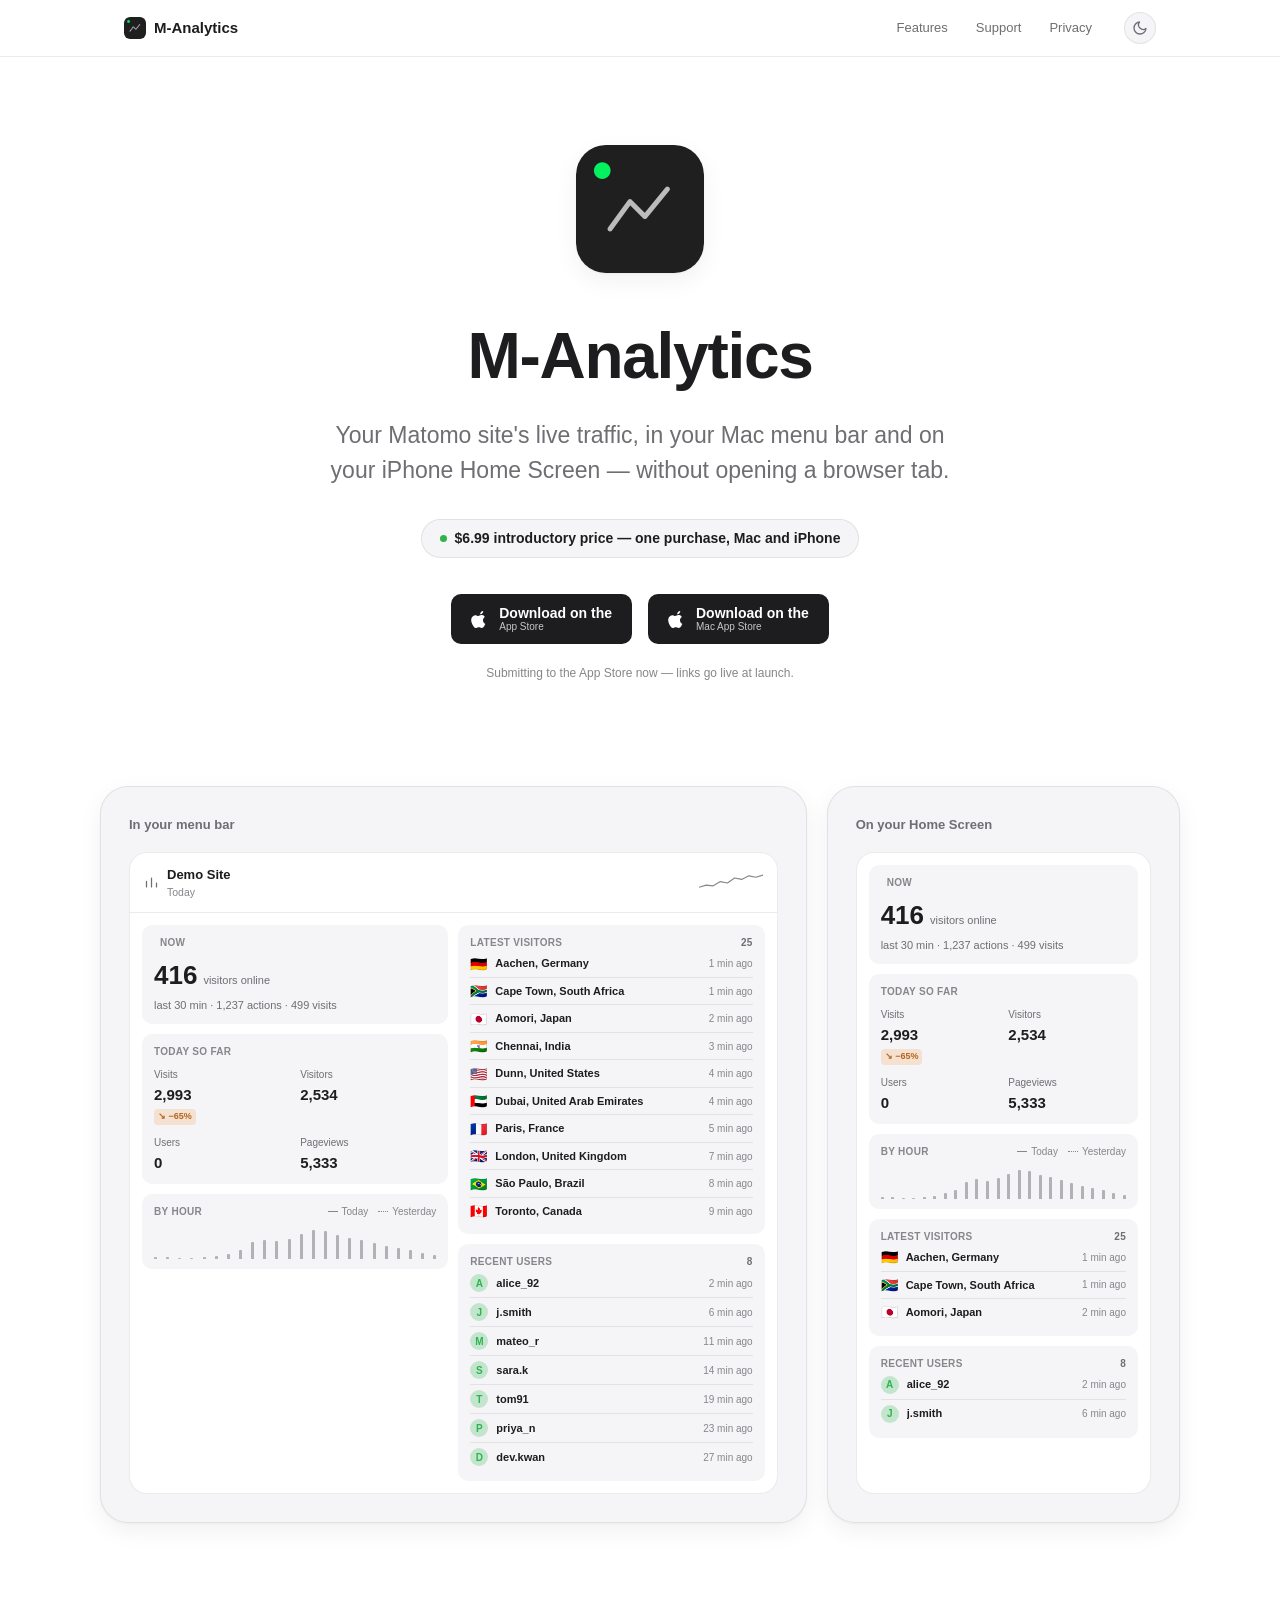
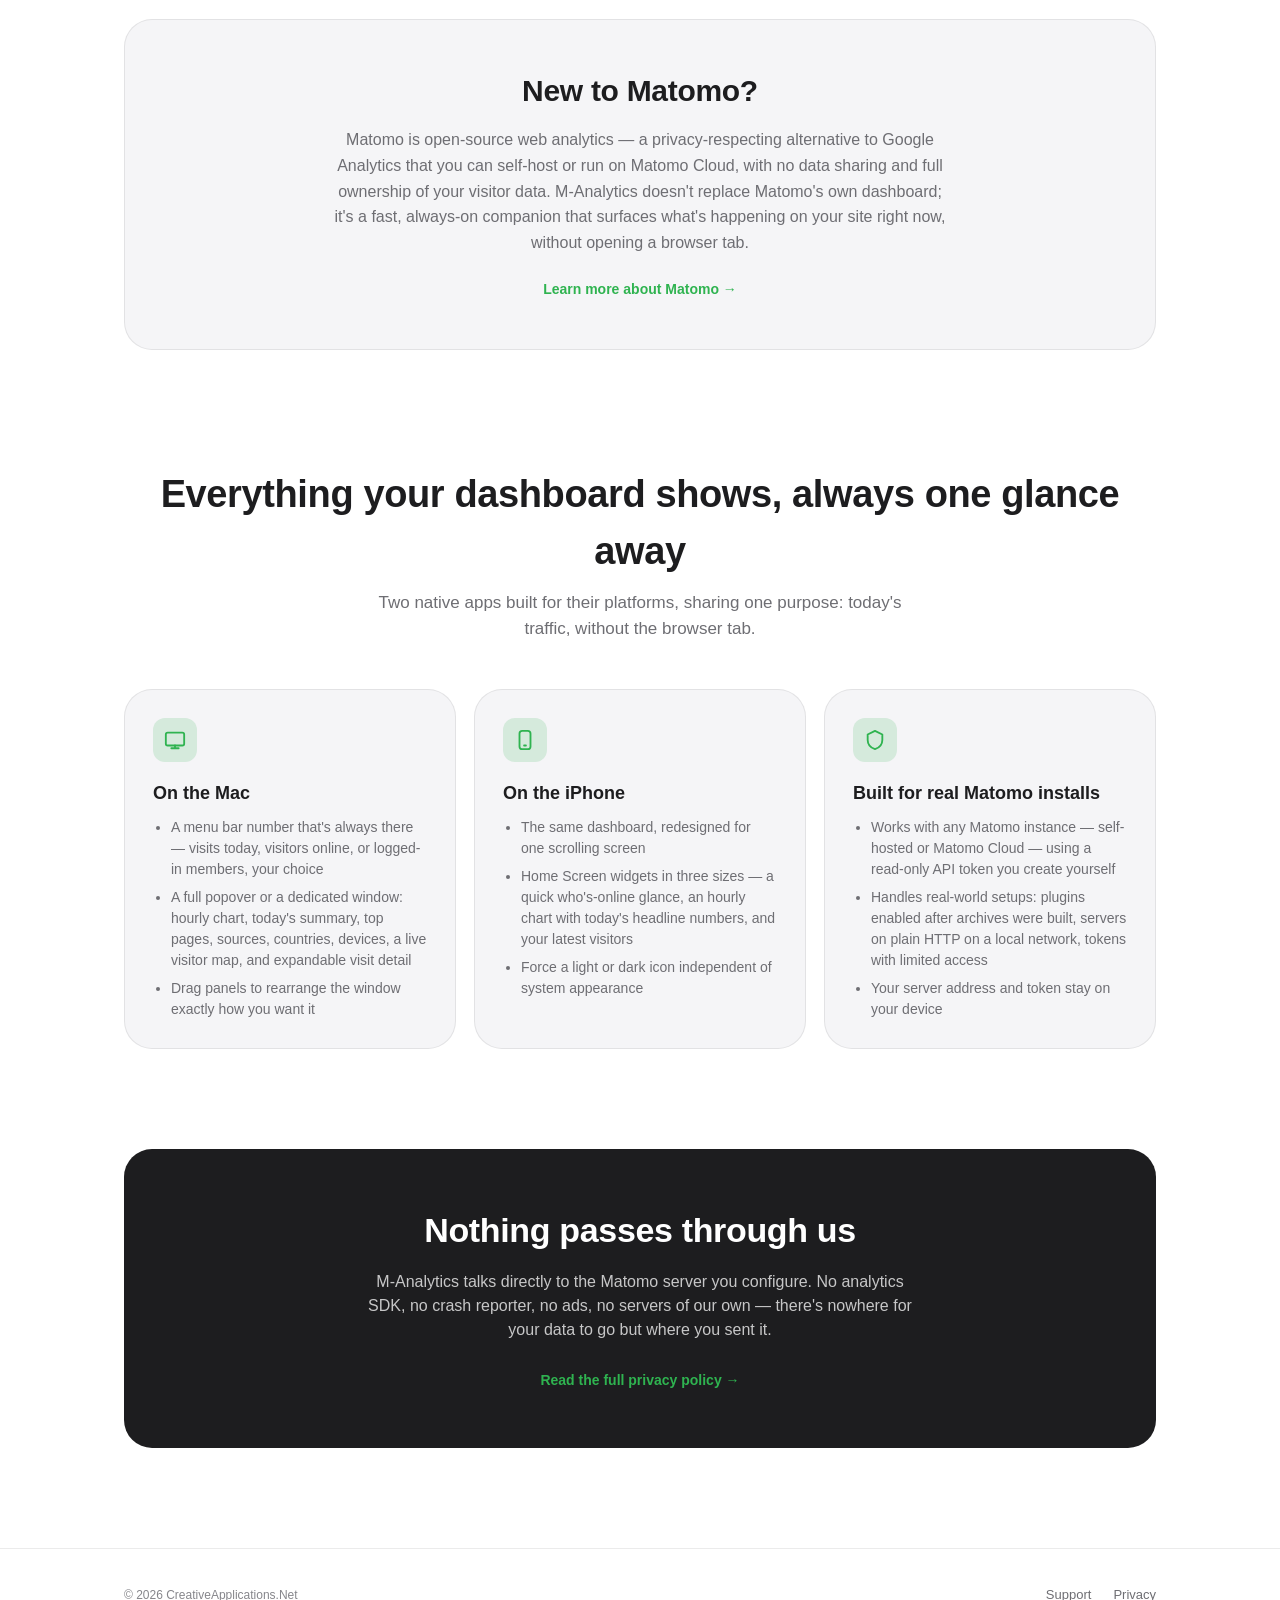
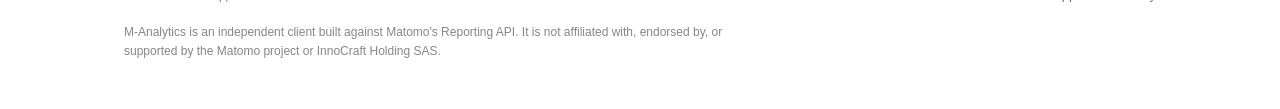
==== commit 11f305e1: "Add a 'New to Matomo?' section Brief explainer for visitors who land on the page without knowing wha" ====
--- a/index.html
+++ b/index.html
@@ -324,6 +324,16 @@
   </div>
 </section>
 
+<section class="about-matomo">
+  <div class="wrap">
+    <div class="panel">
+      <h2>New to Matomo?</h2>
+      <p>Matomo is open-source web analytics — a privacy-respecting alternative to Google Analytics that you can self-host or run on Matomo Cloud, with no data sharing and full ownership of your visitor data. M-Analytics doesn't replace Matomo's own dashboard; it's a fast, always-on companion that surfaces what's happening on your site right now, without opening a browser tab.</p>
+      <a class="text-link" href="https://matomo.org" target="_blank" rel="noopener">Learn more about Matomo →</a>
+    </div>
+  </div>
+</section>
+
 <section class="features" id="features">
   <div class="wrap">
     <div class="section-heading">
--- a/styles.css
+++ b/styles.css
@@ -687,6 +687,34 @@
 .feature-card li { margin-bottom: 7px; }
 .feature-card li:last-child { margin-bottom: 0; }
 
+/* MARK: About Matomo */
+
+.about-matomo {
+    padding: 0 0 96px;
+}
+
+.about-matomo .panel {
+    background: var(--panel);
+    border: 1px solid var(--panel-border);
+    border-radius: var(--radius-lg);
+    padding: 48px 40px;
+    text-align: center;
+}
+
+.about-matomo h2 {
+    font-size: clamp(24px, 3.5vw, 30px);
+    margin: 0 0 14px;
+    letter-spacing: -0.01em;
+}
+
+.about-matomo p {
+    max-width: 620px;
+    margin: 0 auto 22px;
+    color: var(--text-secondary);
+    font-size: 16px;
+    line-height: 1.6;
+}
+
 /* MARK: Privacy callout */
 
 .privacy-callout {
@@ -841,4 +869,5 @@
     .cta-row { gap: 10px; }
     .store-button { padding: 10px 16px; }
     .privacy-callout .panel { padding: 40px 24px; }
-}
+    .about-matomo .panel { padding: 40px 24px; }
+}
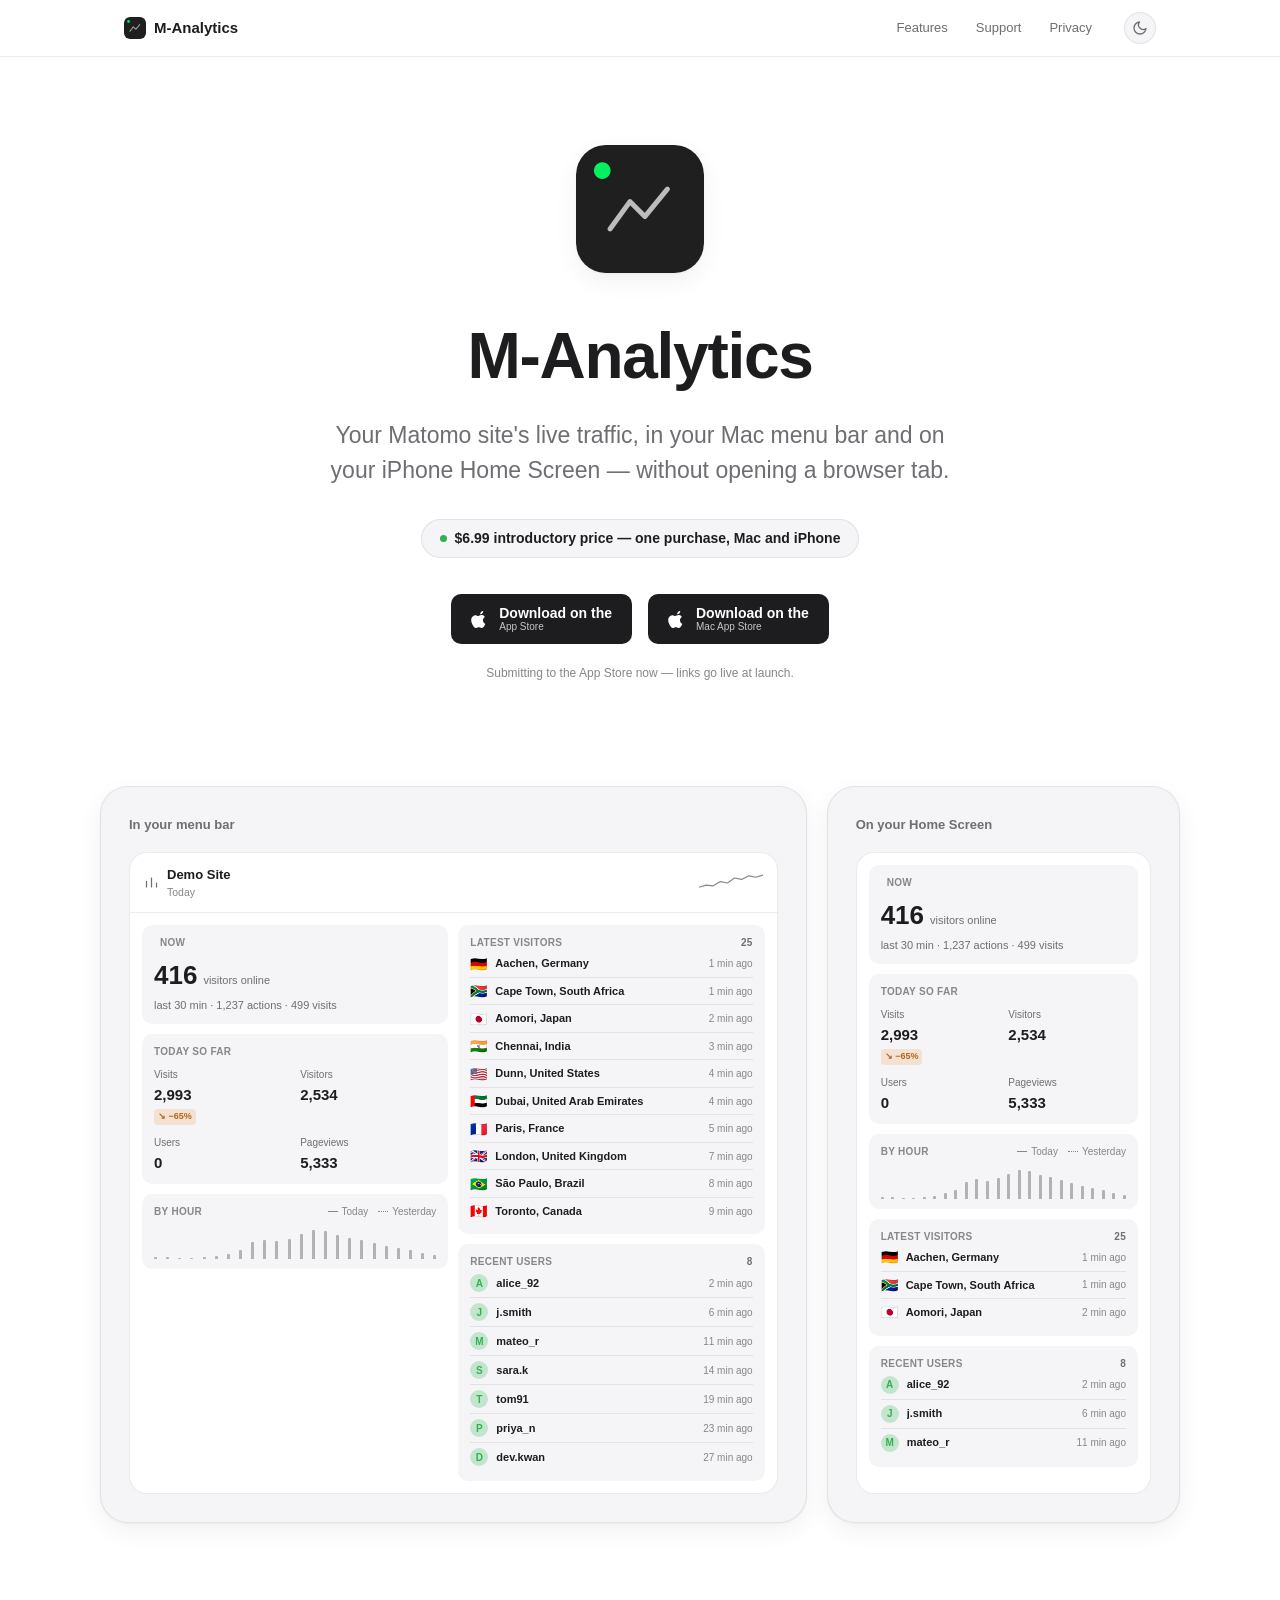
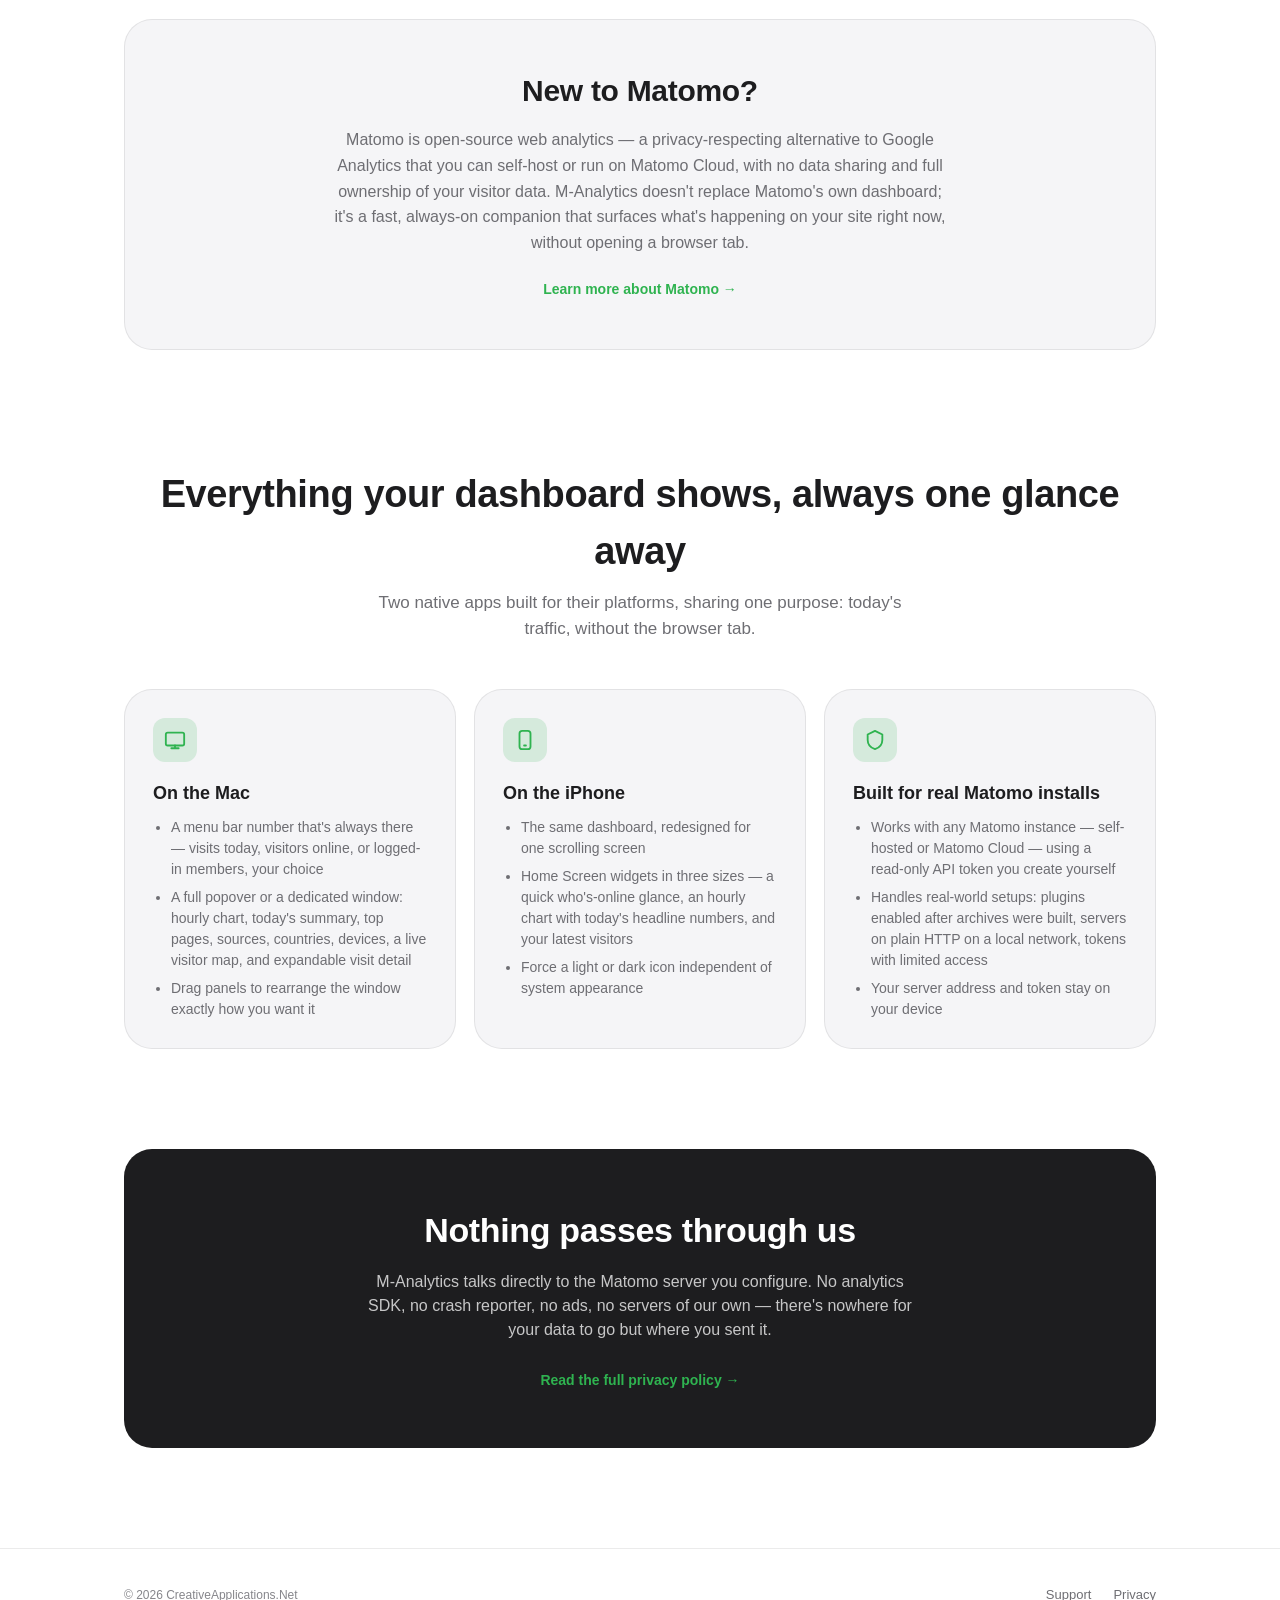
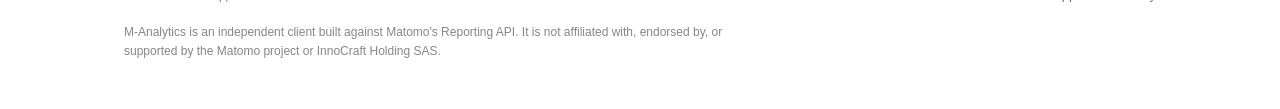
==== commit 30790ebe: "Add a third row to the Home Screen card's Recent Users list Co-Authored-By: Claude Sonnet 5 <noreply" ====
--- a/index.html
+++ b/index.html
@@ -319,6 +319,11 @@
           <span class="mm-visitor-loc">j.smith</span>
           <span class="mm-visitor-time">6 min ago</span>
         </div>
+        <div class="mm-user-row">
+          <span class="mm-avatar" aria-hidden="true">M</span>
+          <span class="mm-visitor-loc">mateo_r</span>
+          <span class="mm-visitor-time">11 min ago</span>
+        </div>
       </div>
     </div>
   </div>
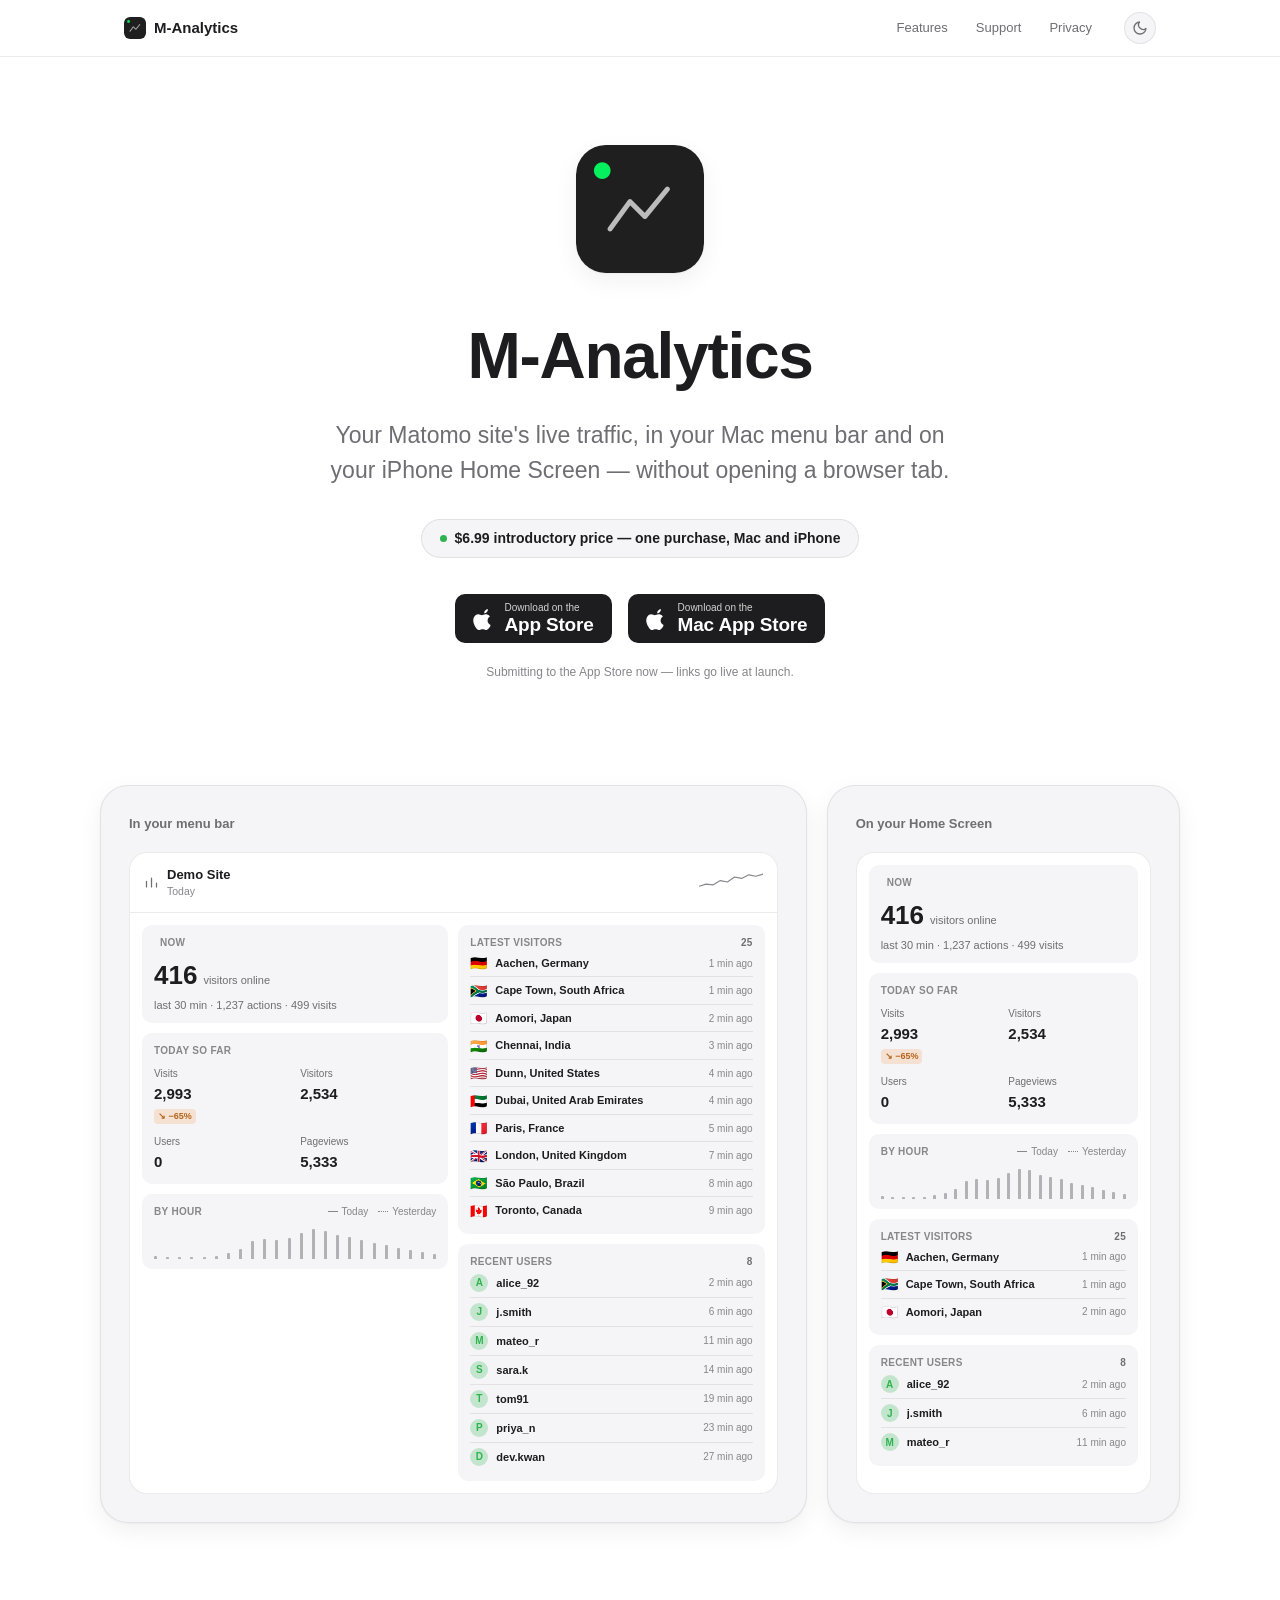
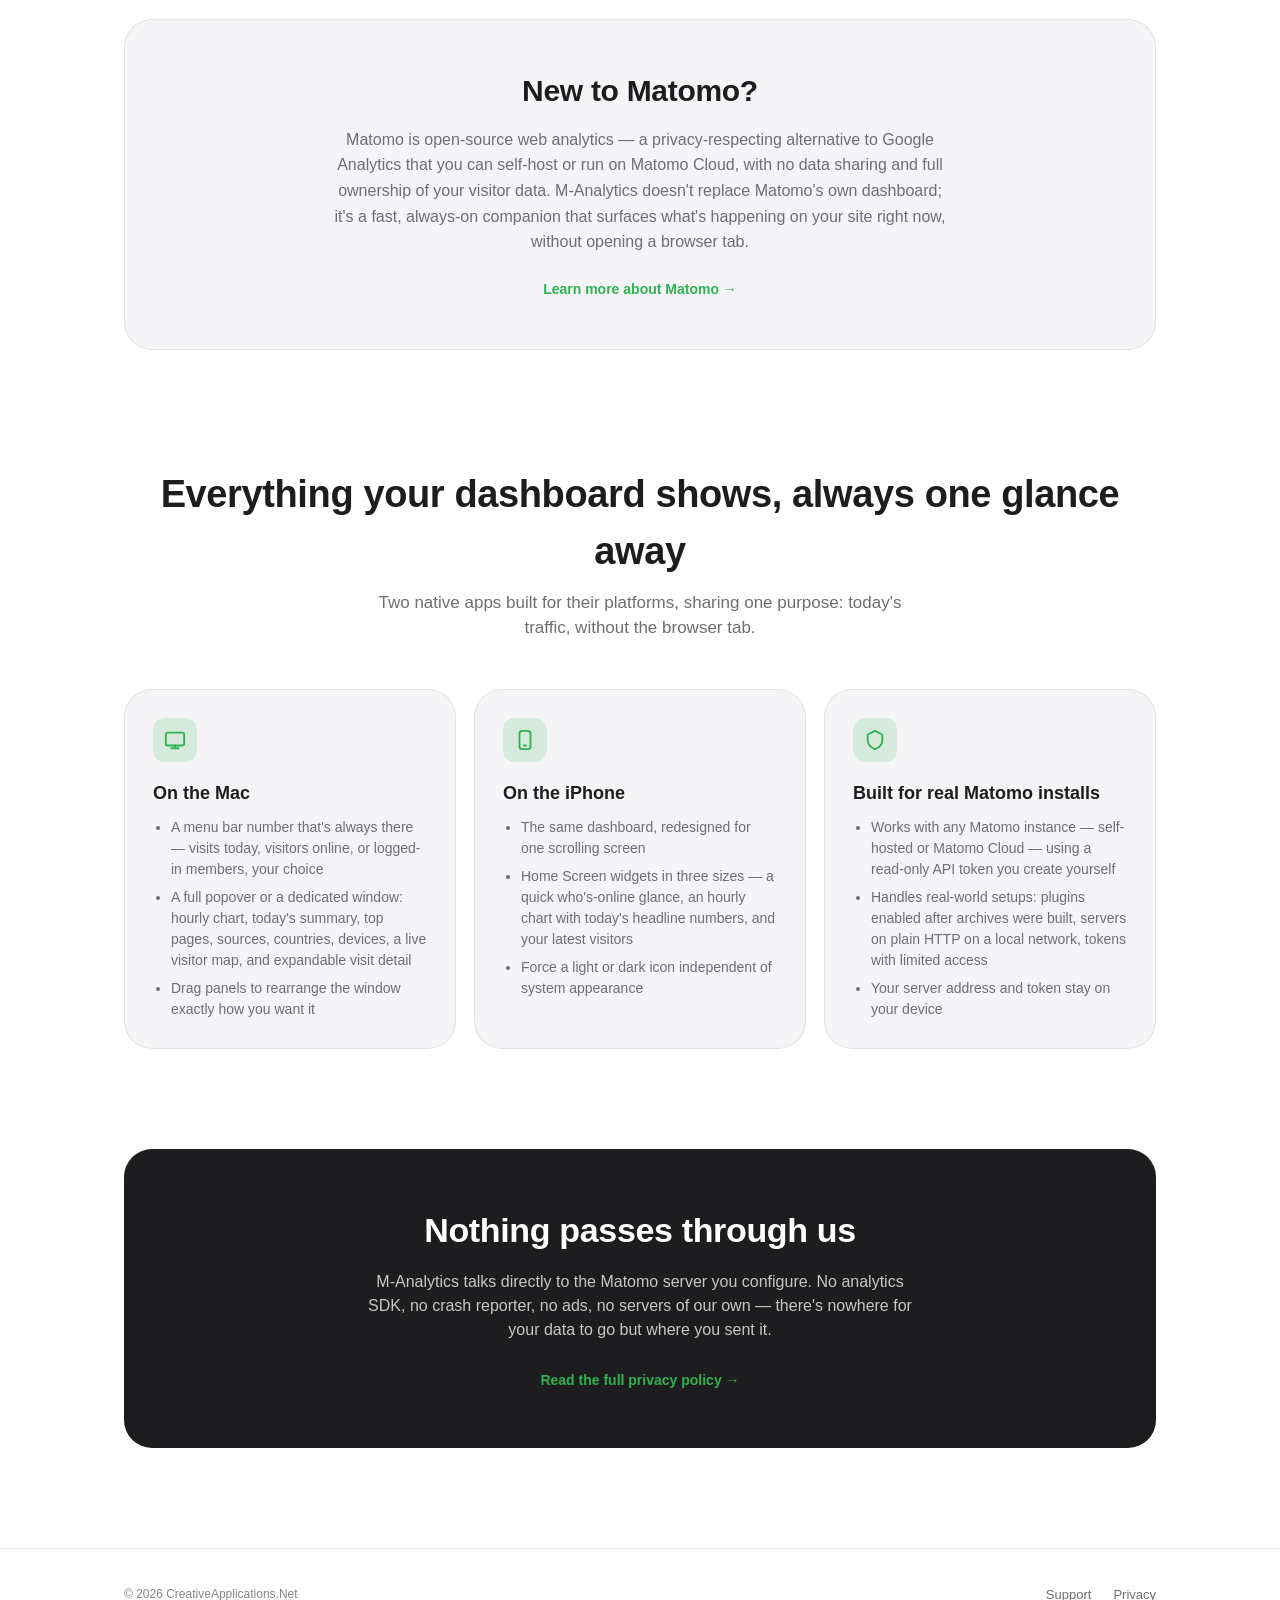
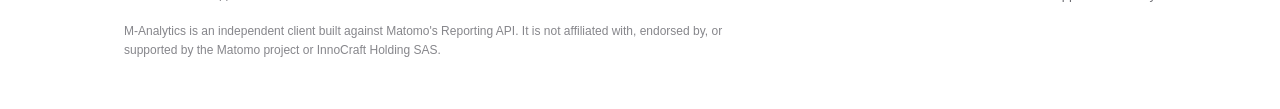
==== commit 8cf0d777: "Fix App Store badge typography to match real Apple proportions The two lines had it backwards: small" ====
--- a/index.html
+++ b/index.html
@@ -56,11 +56,11 @@
       <!-- TODO: swap href for the real App Store URLs once the app is live -->
       <a class="store-button" href="#" aria-disabled="true">
         <svg viewBox="0 0 24 24" fill="currentColor" aria-hidden="true"><path d="M16.365 1.43c0 1.14-.462 2.15-1.153 2.91-.789.86-2.05 1.51-3.02 1.42-.13-1.11.42-2.28 1.15-3.02.79-.83 2.16-1.46 3.02-1.31zm3.36 16.55c-.53 1.19-.78 1.72-1.46 2.77-.94 1.46-2.27 3.28-3.92 3.3-1.46.02-1.84-.95-3.82-.94-1.98.01-2.4.96-3.86.94-1.65-.02-2.9-1.66-3.84-3.12C.36 17.45-.5 13.02 1.06 10c.99-1.9 2.75-3.1 4.66-3.13 1.53-.03 2.98 1.03 3.91 1.03.93 0 2.68-1.27 4.52-1.08.77.03 2.93.31 4.32 2.35-.11.07-2.58 1.51-2.55 4.5.03 3.57 3.13 4.76 3.16 4.78-.03.09-.5 1.7-1.64 3.4z"/></svg>
-        <span class="label">Download on the<br><small>App Store</small></span>
+        <span class="label"><span class="eyebrow">Download on the</span><span class="store-name">App Store</span></span>
       </a>
       <a class="store-button" href="#" aria-disabled="true">
         <svg viewBox="0 0 24 24" fill="currentColor" aria-hidden="true"><path d="M16.365 1.43c0 1.14-.462 2.15-1.153 2.91-.789.86-2.05 1.51-3.02 1.42-.13-1.11.42-2.28 1.15-3.02.79-.83 2.16-1.46 3.02-1.31zm3.36 16.55c-.53 1.19-.78 1.72-1.46 2.77-.94 1.46-2.27 3.28-3.92 3.3-1.46.02-1.84-.95-3.82-.94-1.98.01-2.4.96-3.86.94-1.65-.02-2.9-1.66-3.84-3.12C.36 17.45-.5 13.02 1.06 10c.99-1.9 2.75-3.1 4.66-3.13 1.53-.03 2.98 1.03 3.91 1.03.93 0 2.68-1.27 4.52-1.08.77.03 2.93.31 4.32 2.35-.11.07-2.58 1.51-2.55 4.5.03 3.57 3.13 4.76 3.16 4.78-.03.09-.5 1.7-1.64 3.4z"/></svg>
-        <span class="label">Download on the<br><small>Mac App Store</small></span>
+        <span class="label"><span class="eyebrow">Download on the</span><span class="store-name">Mac App Store</span></span>
       </a>
       <div class="coming-soon-note">Submitting to the App Store now — links go live at launch.</div>
     </div>
--- a/styles.css
+++ b/styles.css
@@ -280,28 +280,35 @@
     background: var(--text);
     color: var(--bg);
     border-radius: var(--radius-sm);
-    padding: 11px 20px;
+    padding: 9px 18px;
     text-decoration: none;
-    font-weight: 600;
-    font-size: 14px;
     transition: transform 0.15s ease, opacity 0.15s ease;
 }
 
 .store-button:hover { transform: translateY(-1px); opacity: 0.88; }
 
-.store-button svg { width: 18px; height: 18px; flex: none; }
+.store-button svg { width: 22px; height: 22px; flex: none; }
 
 .store-button .label {
     display: flex;
     flex-direction: column;
     align-items: flex-start;
-    line-height: 1.15;
-}
-
-.store-button .label small {
+    line-height: 1;
+}
+
+/* Matches the real Apple badge proportions: a small, light eyebrow
+   line over a larger, bold store name — not the other way round. */
+.store-button .eyebrow {
     font-size: 10px;
     font-weight: 400;
-    opacity: 0.75;
+    opacity: 0.8;
+    margin-bottom: 2px;
+}
+
+.store-button .store-name {
+    font-size: 19px;
+    font-weight: 600;
+    letter-spacing: -0.01em;
 }
 
 .coming-soon-note {
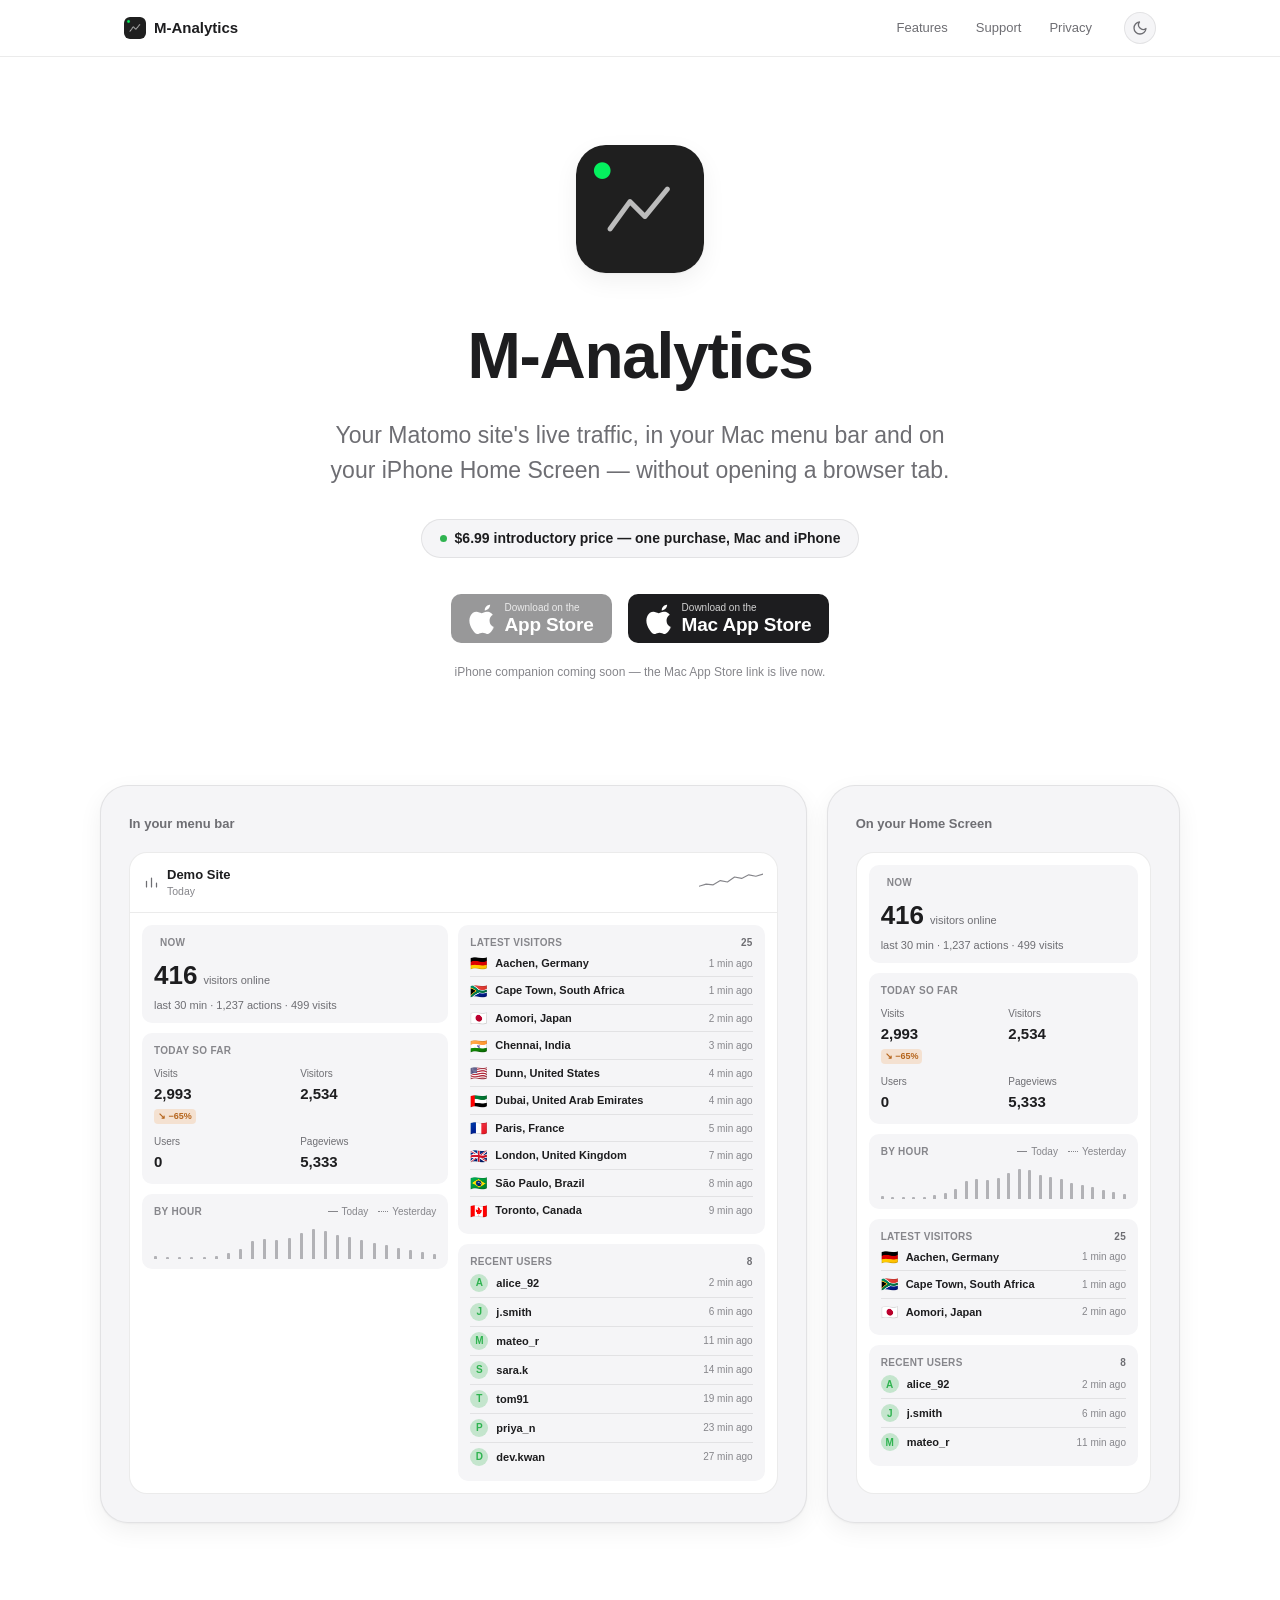
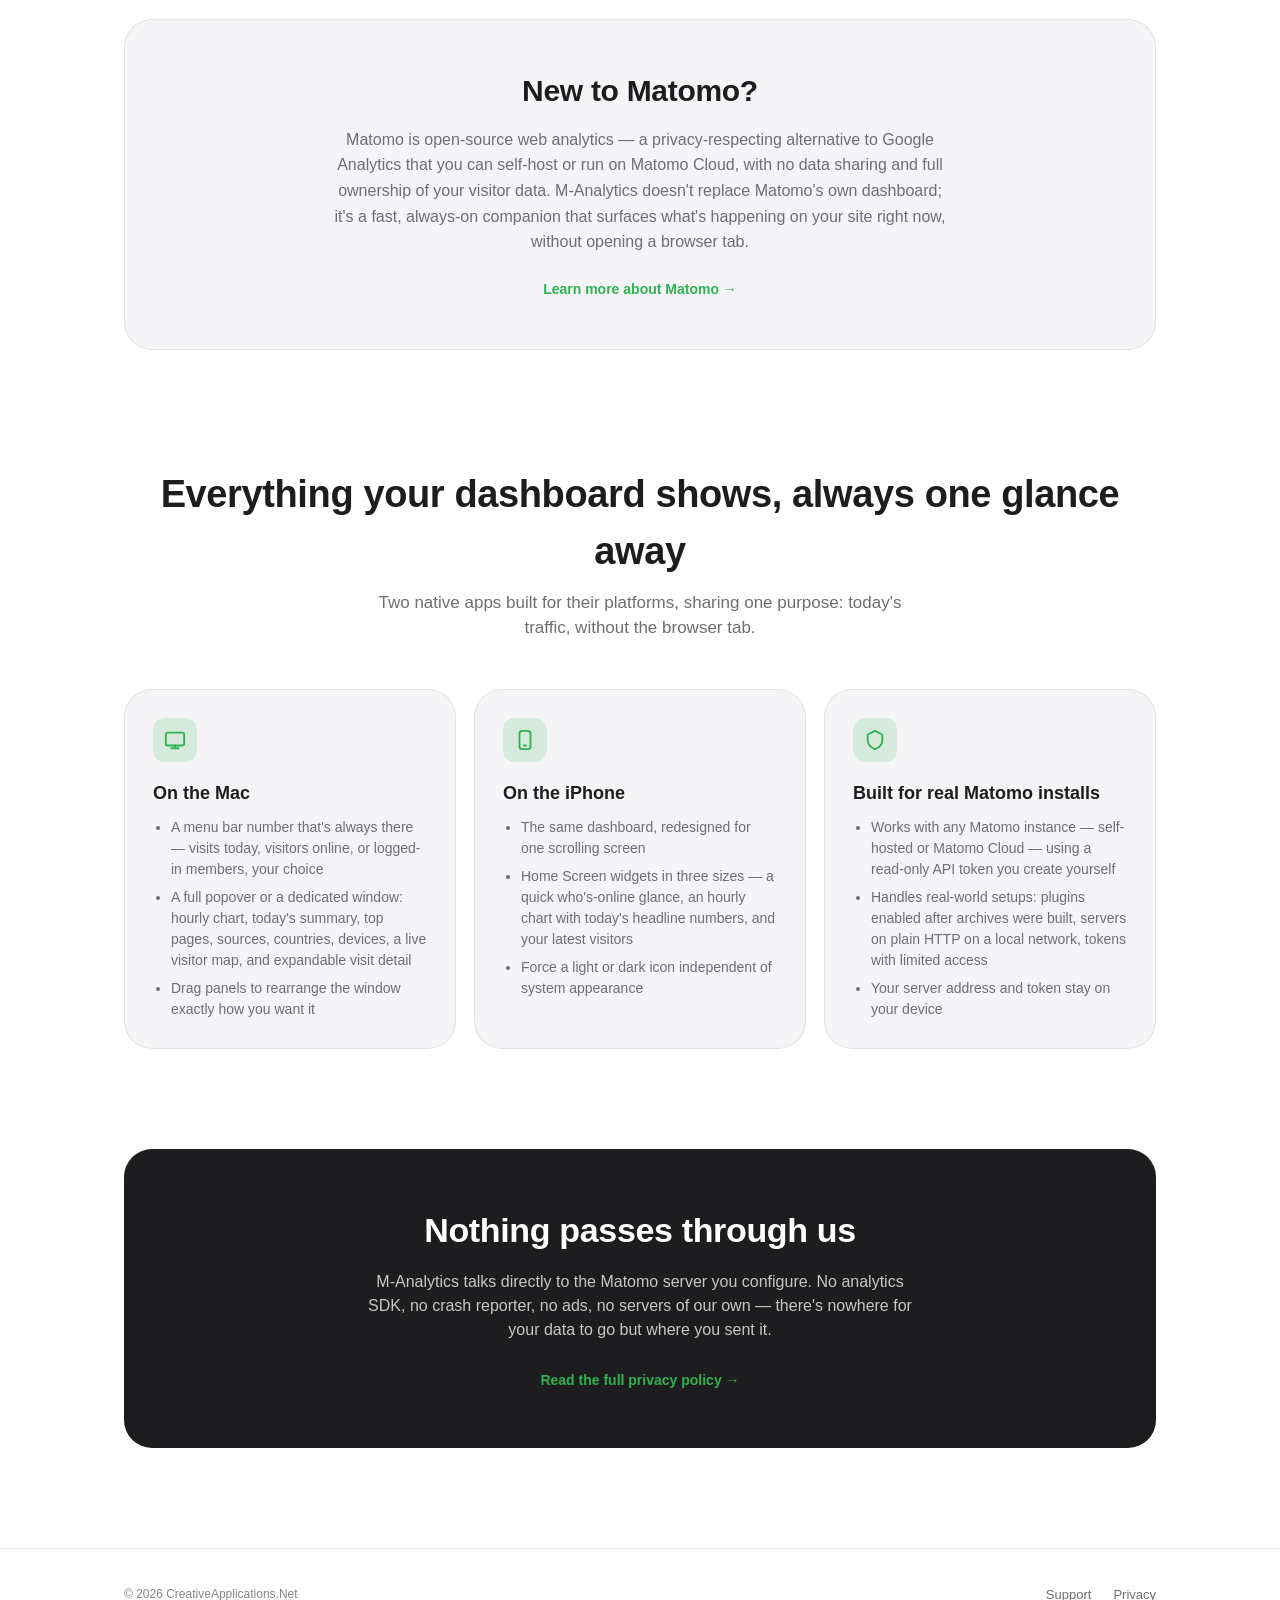
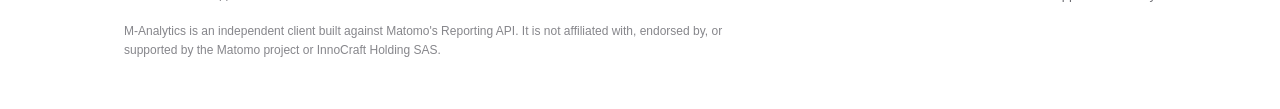
==== commit 3788094f: "Link Mac App Store button live, dim pending iPhone badge The Mac app is approved and live, so point " ====
--- a/index.html
+++ b/index.html
@@ -53,16 +53,16 @@
     </div>
 
     <div class="cta-row">
-      <!-- TODO: swap href for the real App Store URLs once the app is live -->
-      <a class="store-button" href="#" aria-disabled="true">
+      <!-- TODO: swap href for the real App Store URL once the iPhone app is live -->
+      <a class="store-button store-button-pending" href="#" aria-disabled="true">
         <svg viewBox="0 0 24 24" fill="currentColor" aria-hidden="true"><path d="M16.365 1.43c0 1.14-.462 2.15-1.153 2.91-.789.86-2.05 1.51-3.02 1.42-.13-1.11.42-2.28 1.15-3.02.79-.83 2.16-1.46 3.02-1.31zm3.36 16.55c-.53 1.19-.78 1.72-1.46 2.77-.94 1.46-2.27 3.28-3.92 3.3-1.46.02-1.84-.95-3.82-.94-1.98.01-2.4.96-3.86.94-1.65-.02-2.9-1.66-3.84-3.12C.36 17.45-.5 13.02 1.06 10c.99-1.9 2.75-3.1 4.66-3.13 1.53-.03 2.98 1.03 3.91 1.03.93 0 2.68-1.27 4.52-1.08.77.03 2.93.31 4.32 2.35-.11.07-2.58 1.51-2.55 4.5.03 3.57 3.13 4.76 3.16 4.78-.03.09-.5 1.7-1.64 3.4z"/></svg>
         <span class="label"><span class="eyebrow">Download on the</span><span class="store-name">App Store</span></span>
       </a>
-      <a class="store-button" href="#" aria-disabled="true">
+      <a class="store-button" href="https://apps.apple.com/gb/app/m-analytics/id6807407097?mt=12">
         <svg viewBox="0 0 24 24" fill="currentColor" aria-hidden="true"><path d="M16.365 1.43c0 1.14-.462 2.15-1.153 2.91-.789.86-2.05 1.51-3.02 1.42-.13-1.11.42-2.28 1.15-3.02.79-.83 2.16-1.46 3.02-1.31zm3.36 16.55c-.53 1.19-.78 1.72-1.46 2.77-.94 1.46-2.27 3.28-3.92 3.3-1.46.02-1.84-.95-3.82-.94-1.98.01-2.4.96-3.86.94-1.65-.02-2.9-1.66-3.84-3.12C.36 17.45-.5 13.02 1.06 10c.99-1.9 2.75-3.1 4.66-3.13 1.53-.03 2.98 1.03 3.91 1.03.93 0 2.68-1.27 4.52-1.08.77.03 2.93.31 4.32 2.35-.11.07-2.58 1.51-2.55 4.5.03 3.57 3.13 4.76 3.16 4.78-.03.09-.5 1.7-1.64 3.4z"/></svg>
         <span class="label"><span class="eyebrow">Download on the</span><span class="store-name">Mac App Store</span></span>
       </a>
-      <div class="coming-soon-note">Submitting to the App Store now — links go live at launch.</div>
+      <div class="coming-soon-note">iPhone companion coming soon — the Mac App Store link is live now.</div>
     </div>
   </div>
 </header>
--- a/styles.css
+++ b/styles.css
@@ -276,7 +276,7 @@
 .store-button {
     display: inline-flex;
     align-items: center;
-    gap: 10px;
+    gap: 5px;
     background: var(--text);
     color: var(--bg);
     border-radius: var(--radius-sm);
@@ -287,7 +287,20 @@
 
 .store-button:hover { transform: translateY(-1px); opacity: 0.88; }
 
-.store-button svg { width: 22px; height: 22px; flex: none; }
+/* iPhone app isn't live yet — dim its badge so the eye lands on the
+   Mac App Store button, which is. */
+.store-button-pending {
+    opacity: 0.45;
+    pointer-events: none;
+    cursor: default;
+}
+
+.store-button-pending:hover { transform: none; opacity: 0.45; }
+
+/* Sized to span the full label block (eyebrow + store-name stacked),
+   so its top/bottom edges line up with the text's, like the real
+   Apple badge — not just vertically centered at an arbitrary size. */
+.store-button svg { width: 31px; height: 31px; flex: none; }
 
 .store-button .label {
     display: flex;
